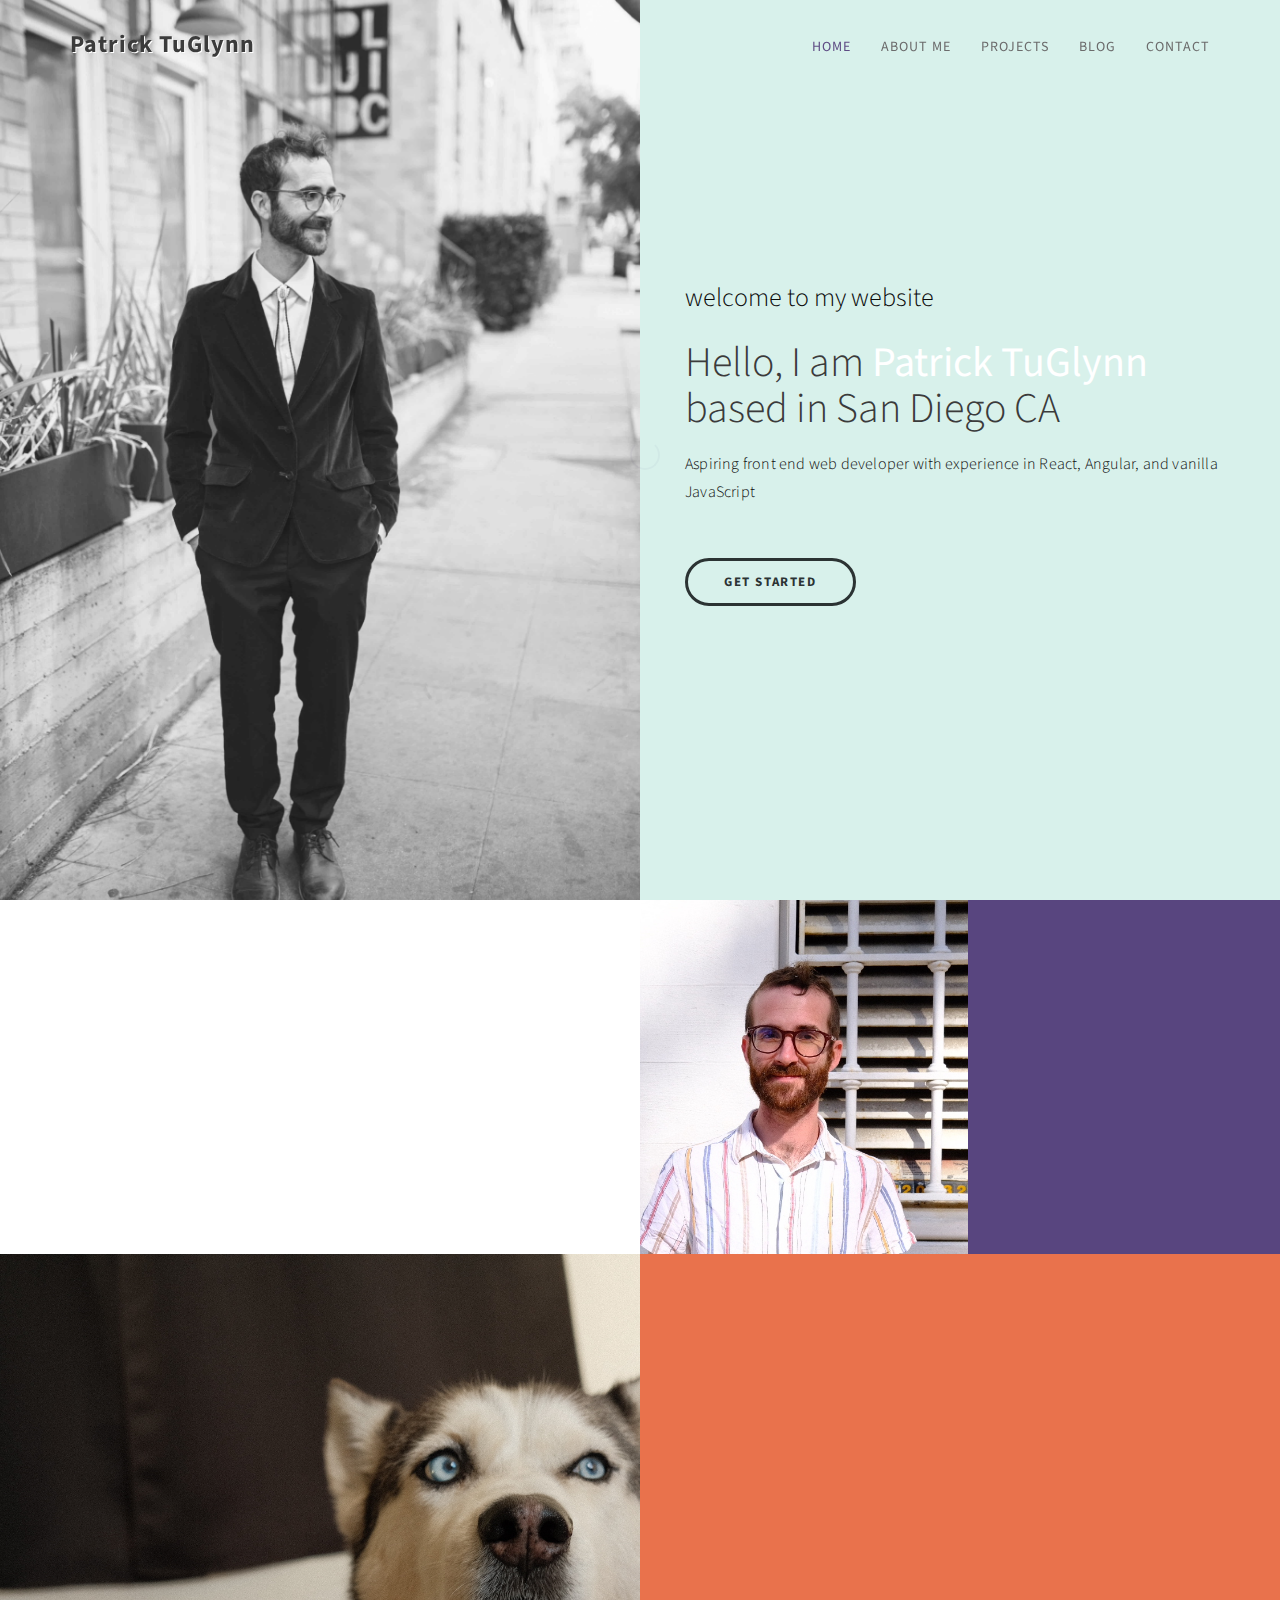
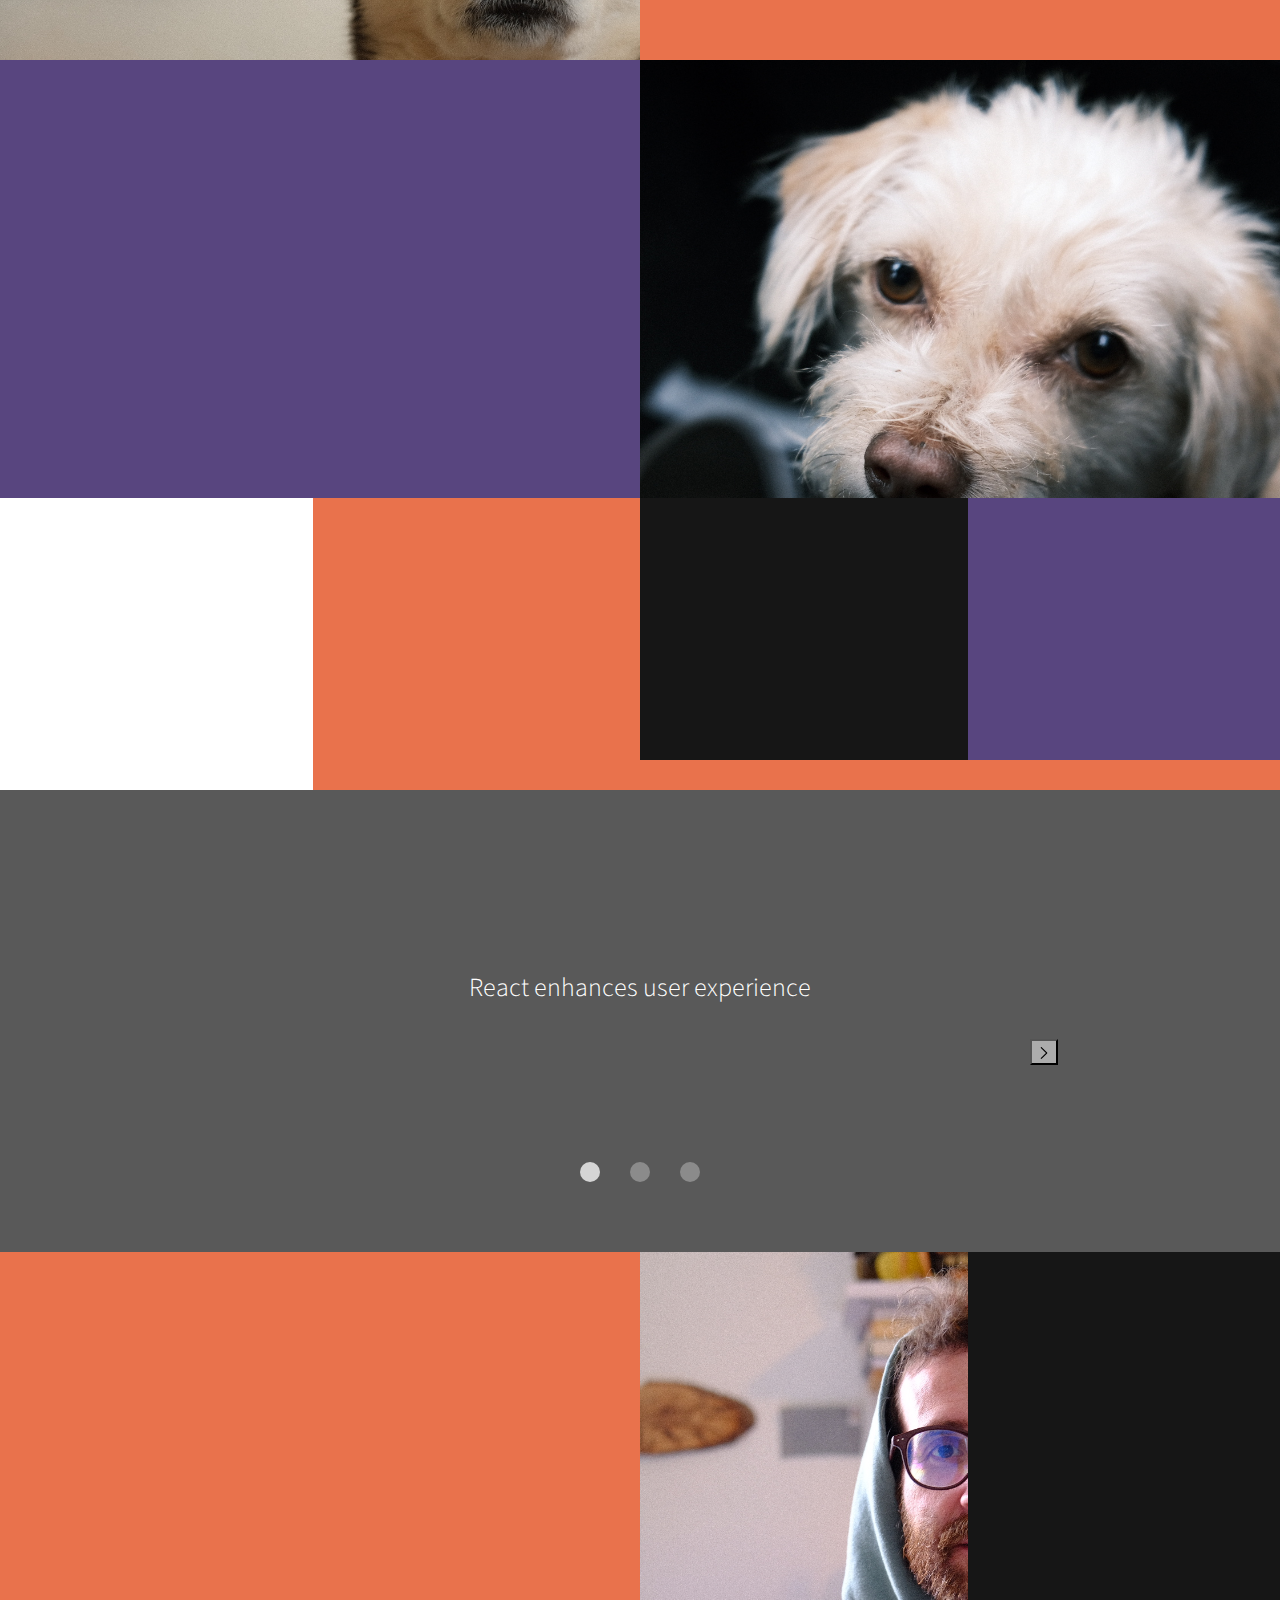
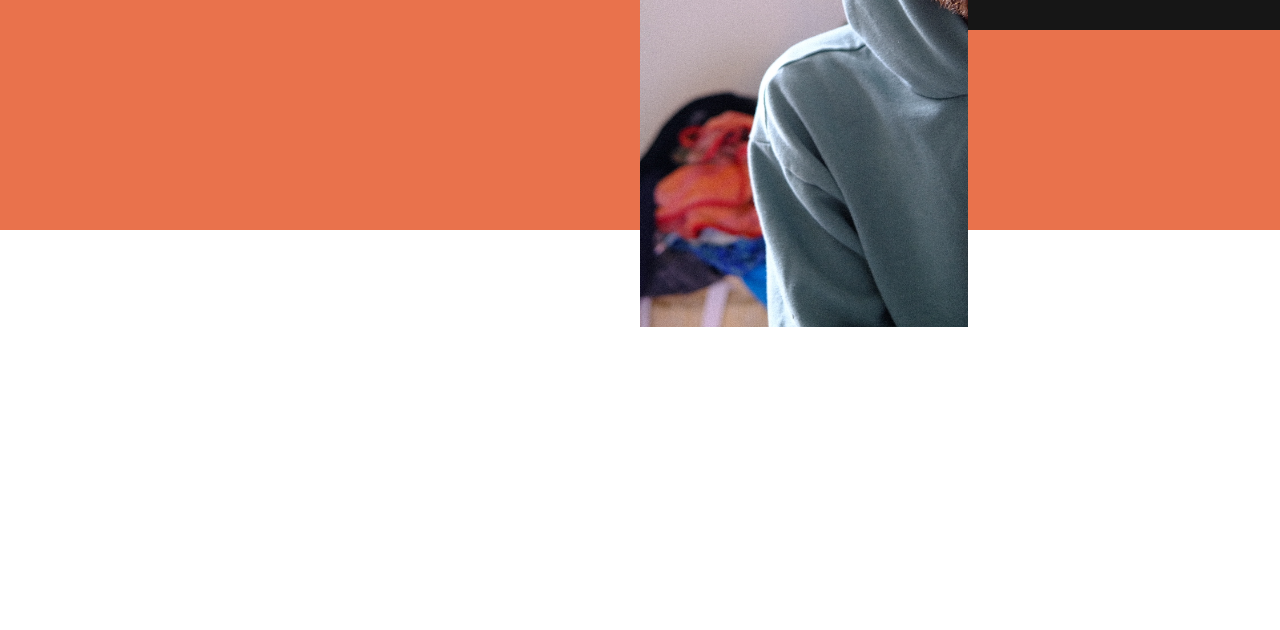
==== index.html @ 6ea1d155 "added more project pages" ====
<!DOCTYPE html>
<html lang="en">
<head>

<meta charset="UTF-8">
<meta http-equiv="X-UA-Compatible" content="IE=Edge">
<meta name="description" content="Patrick TuGlynn is a frontend web developer that loves to work with React">
<meta name="keywords" content="React, frontend, front end, JavaScript, HTML5, CSS3">
<meta name="author" content="templatemo">
<meta name="viewport" content="width=device-width, initial-scale=1, maximum-scale=1">

<title>Patrick TuGlynn | Front End Developer</title>
<!--
Stimulus Template
http://www.templatemo.com/tm-498-stimulus
-->
<link rel="stylesheet" href="css/bootstrap.min.css">
<link rel="stylesheet" href="css/animate.css">
<link rel="stylesheet" href="css/font-awesome.min.css">
<link rel="stylesheet" href="css/templatemo-style.css">
<link rel="stylesheet" href="css/carousel.css">
<link rel="stylesheet" href="css/custom.css">

<link href="https://fonts.googleapis.com/css?family=Source+Sans+Pro:300,400,700" rel="stylesheet">

</head>
<body data-spy="scroll" data-target=".navbar-collapse" data-offset="50">


<!-- PRE LOADER -->

<div class="preloader">
     <div class="spinner">
          <span class="spinner-rotate"></span>
     </div>
</div>


<!-- Navigation Section -->

<div class="navbar navbar-fixed-top custom-navbar" role="navigation">
     <div class="container">

          <!-- navbar header -->
          <div class="navbar-header">
               <button class="navbar-toggle" data-toggle="collapse" data-target=".navbar-collapse">
                    <span class="icon icon-bar"></span>
                    <span class="icon icon-bar"></span>
                    <span class="icon icon-bar"></span>
               </button>
               <a href="#" class="navbar-brand">Patrick TuGlynn</a>
          </div>

          <div class="collapse navbar-collapse">
               <ul class="nav navbar-nav navbar-right">
                    <li><a href="#home" class="smoothScroll">Home</a></li>
                    <li><a href="#about" class="smoothScroll">About Me</a></li>
                    <li><a href="#projects" class="smoothScroll">Projects</a></li>
                    <li><a href="#blog" class="smoothScroll">Blog</a></li>
                    <li><a href="#contact" class="smoothScroll">Contact</a></li>
                    <!-- <li><a href="./blog.html">Blog</a></li> -->
               </ul>
          </div>

     </div>
</div>


<!-- Home Section -->

<section id="home" class="parallax-section">
     <div class="container">
          <div class="row">

               <div class="col-md-6 col-sm-6">
                    <div class="home-img"></div>
               </div>

               <div class="col-md-6 col-sm-6">
                    <div class="home-thumb">
                         <div class="section-title">
                              <h4 class="wow fadeInUp color-black" data-wow-delay="0.1s">welcome to my website</h4>
                              <h1 class="wow fadeInUp" data-wow-delay="0.4s">Hello, I am <strong>Patrick TuGlynn</strong> based in San Diego CA</h1>
                              <p class="wow fadeInUp color-black" data-wow-delay="0.7s">Aspiring front end web developer with experience in React, Angular, and vanilla JavaScript </p>
                              
                              <a href="#about" class="wow fadeInUp smoothScroll section-btn btn btn-success" data-wow-delay="1s">Get Started</a>
                              
                         </div>
                    </div>
               </div>


          </div>
     </div>
</section>


<!-- About Section -->

<section id="about" class="parallax-section">
     <div class="container">
          <div class="row">

               <div class="col-md-6 col-sm-12">
                    <div class="about-thumb">
                         <div class="wow fadeInUp section-title" data-wow-delay="0.2s">
                              <h2>About Pat</h2>
                              <p class="color-yellow">Musician, Developer, Husband, Husky tamer</p>
                         </div>
                         <div class="wow fadeInUp" data-wow-delay="0.6s">
                              <p class="color-black">
                                   I like upon where I came from and strives to grown and learn more. Continually pushing and searching for what to learn next, you can never know too much. I look for patterns and break them down. My love for music helps me process and reduce things. I like to keep things exciting and new to bring variety and to never miss out on what could be the next big thing.
                              </p>
                         </div>
                    </div>
               </div>

               <div class="col-md-3 col-sm-6">
                    <div class="background-image about-img"></div>
               </div>

               <div class="bg-yellow col-md-3 col-sm-6">
                    <div class="skill-thumb">
                         <div class="wow fadeInUp section-title color-white" data-wow-delay="1s">
                              <h2>My Focus</h2>
                              <p class="color-white">React . HTML5 CSS3 ES6 . Web Development</p>
                         </div>

                         <div class=" wow fadeInUp skills-thumb" data-wow-delay="1.3s">
                         <strong>React</strong>
                              <span class="color-white pull-right">60%</span>
                                   <div class="progress">
                                        <div class="progress-bar progress-bar-primary" role="progressbar" aria-valuenow="60" aria-valuemin="0" aria-valuemax="100" style="width: 60%;"></div>
                                   </div>

                         <strong>Front end development</strong>
                              <span class="color-white pull-right">70%</span>
                                   <div class="progress">
                                        <div class="progress-bar progress-bar-primary" role="progressbar" aria-valuenow="70" aria-valuemin="0" aria-valuemax="100" style="width: 70%;"></div>
                                   </div>

                         <strong>HTML5 & CSS3 ES6</strong>
                              <span class="color-white pull-right">80%</span>
                                   <div class="progress">
                                        <div class="progress-bar progress-bar-primary" role="progressbar" aria-valuenow="80" aria-valuemin="0" aria-valuemax="100" style="width: 80%;"></div>
                                   </div>
                         </div>

                    </div>
               </div>

          </div>
     </div>
</section>



<!-- Experience Section -->

<section id="experience" class="parallax-section">
     <div class="container">
          <div class="row">

               <div class="col-md-6 col-sm-6">
                    <div class="background-image experience-img"></div>
               </div>

               <div class="col-md-6 col-sm-6">
                    <div class="color-white experience-thumb">
                         <div class="wow fadeInUp section-title" data-wow-delay="0.6s">
                              <h3>My Experiences</h3>
                              <p>Previous companies and my tasks</p>
                         </div>

                         <div class="wow fadeInUp color-white media" data-wow-delay=".8s">
                              <div class="media-object media-left">
                                   <i class="fa fa-laptop"></i>
                              </div>
                              <div class="media-body">
                                   <h4 class="media-heading">Music Pillars | Administrative Assistant <small>22 Sep - 23 May</small></h4>
                                   <p class="color-white">Data entry, website maintenance, IT</p>
                              </div>
                         </div>

                         <div class="wow fadeInUp color-white media" data-wow-delay="1.3s">
                              <div class="media-object media-left">
                                   <i class="fa fa-laptop"></i>
                              </div>
                              <div class="media-body">
                                   <h4 class="media-heading">Raise the Barr | Web Developer <small>22 Nov - 23 Jun</small></h4>
                                   <p class="color-white">Redesigning and maintaining website</p>
                              </div>
                         </div>

                    </div>
               </div>

          </div>
     </div>
</section>


<!-- Education Section -->

<section id="education" class="parallax-section">
     <div class="container">
          <div class="row">

               <div class="col-md-6 col-sm-6">
                    <div class="color-white education-thumb">
                         <div class="wow fadeInUp section-title" data-wow-delay="0.6s">
                              <h3>My Education</h3>
                              <p class="color-white">continually learning</p>
                         </div>

                         <div class="wow fadeInUp color-white media" data-wow-delay="1s">
                              <div class="media-object media-left">
                                   <i class="fa fa-laptop"></i>
                              </div>
                              <div class="media-body">
                                   <h4 class="media-heading">UCSD Extension Fullstack Bootcamp<small><br>Mar 22 - Sep 22</small></h4>
                                   <p class="color-white">Fullstack crash course covering the basics all the way to MERN stack</p>
                              </div>
                         </div>

                         <div class="wow fadeInUp color-white media" data-wow-delay="1.3s">
                              <div class="media-object media-left">
                                   <i class="fa fa-laptop"></i>
                              </div>
                              <div class="media-body">
                                   <h4 class="media-heading">Mesa College Web Development Program<small><br>Summer 23 - Present</small></h4>
                                   <p class="color-white">Working on earning an Associates degree in Web Development</p>
                              </div>
                         </div>

                    </div>
               </div>

               <div class="col-md-6 col-sm-6">
                    <div class="background-image education-img"></div>
               </div>

          </div>
     </div>
</section>

<!-- Projects Section -->

<section id="projects" class="parallax-section">
     <div class="container">
          <h3 class="sr-only">Projects</h3>
          <div class="row">

               <div class="bg-white col-md-3 col-sm-6">
                    <div class="wow fadeInUp service-thumb" data-wow-delay="0.6s">
                         <!-- <i class="fa fa-desktop"></i> -->
                              <h4><a class="dark-link" href="/projects/weather-thought.html">Weather Thought Blog</a></h4>
                              <p class="color-black">
                                   A React powered blog with a widget<br>
                                   <small>technologies</small><br>
                                   React | Firebase
                              </p>
                    </div>
               </div>

               <div class="col-md-3 col-sm-6">
                    <div class="wow fadeInUp color-white service-thumb" data-wow-delay="1s">
                         <!-- <i class="fa fa-paper-plane"></i> -->
                              <h4><a href="./projects/piano-quiz.html" class="dark-link">Piano Quiz</a></h4>
                              <p class="color-white">
                                   JavaScript multiple choice quiz
                                   <br><small>Technologies</small><br>
                                   JavaScript | HTML | CSS
                              </p>
                    </div>
               </div>

               <div class="bg-dark col-md-3 col-sm-6">
                    <div class="wow fadeInUp color-white service-thumb" data-wow-delay="1.3s">
                         <!-- <i class="fa fa-table"></i> -->
                              <h4><a href="./projects/local-stoarge.html" target="_blank">Local Storage To-Do List</a></h4>
                              <p class="color-white">
                                   To-do list with persistent data
                                   <br><small>Technologies</small><br>
                                   JavaScript | Local Storage
                              </p>
                    </div>
               </div>

               <div class="bg-yellow col-md-3 col-sm-6">
                    <div class="wow fadeInUp color-white service-thumb" data-wow-delay="1.3s">
                         <!-- <i class="fa fa-html5"></i> -->
                              <h4>Coding</h4>
                              <p class="color-white">Mauris convallis eros massa, vitae euismod arcu tempus ut. Quisque viverra iaculis. fd</p>
                    </div>
               </div>

          </div>
     </div>
</section>

<!-- Blog Section -->

<section id="blog" class="parallax-section">
     <div class="overlay"></div>
     <div class="container">
          <div class="row">

               <div class="col-md-offset-1 col-md-10 col-sm-12">
                    <h2 class="wow fadeInUp" data-wow-delay="0.2s">Thoughts outside of my head</h2>
                    <div class="carousel">
                         <button class="carousel__button carousel__button--left is-hidden">
                             <img src="images/left-arrow-backup-2-svgrepo-com.svg" alt="Left arrow">
                             <span class="sr-only">Previous Slide</span>
                         </button>
                         <div class="carousel__track-container">
                             <ul class="carousel__track">
                                 <li class="carousel__slide current-slide">
                                     <h3 class=" carousel__item">
                                        React enhances user experience
                                        <p class="wow fadeInUp color-white">Reacts virtual DOM brings so much to the table when it comes to user experience. Pages that are constantly loading create small shifts and slight gaps in visuals that can be an eyesore for users in this day and age. Utilizing modules by creating components, keeps code easy to maintain, and possibilities endless. <a href="#">Read more</a></p>
                                   </h3>


                                 </li>
                                 <li class="carousel__slide">
                                     <h3 class="carousel__item">
                                        Why PHP?
                                        <p class="color-white">Why is PHP so important? Because of accessability and support. PHP is free for everyone to use, and it has been around for so long, it is supported virtually everywhere. <a href="#">Read more</a></p>
                                   </h3>
                                 </li>
                                 <li class="carousel__slide">
                                     <h3 class="carousel__item">
                                        Sound moves me
                                        <p class="color-white">Music sets the tone for life. Music is organized sound, or sound that can be recognized. Anything can be music, the more we listen to abstract things, the more our brain begins to recognized the irregular patterns and starts making sense of them. The more music you listen to, the more sounds you can process. It also matters how you listen. Two people can hear the same song and actually hear it differently.  <a href="#">Read more</a></p>
                                   </h3>
                                 </li>
                             </ul>
                         </div>
                         <button class="carousel__button carousel__button--right">
                             <img src="images/right-arrow.svg" alt="Right Arrow">
                             <span class="sr-only">Next Slide</span>
                         </button>
                    
                         <div class="carousel__nav">
                             <button class="carousel__indicator current-slide"><span class="sr-only">Slide 1</span></button>
                             <button class="carousel__indicator"><span class="sr-only">Slide 2</span></button>
                             <button class="carousel__indicator"><span class="sr-only">Slide 3</span></button>
                         </div>
                     </div>

               </div>

          </div>
     </div>
</section>


<!-- Contact Section -->

<section id="contact" class="parallax-section">
     <div class="container">
          <div class="row">

               <div class="col-md-6 col-sm-12">
                    <div class="contact-form">
                         <div class="wow fadeInUp section-title" data-wow-delay="0.2s">
                              <h4 class="color-white">Say hello..</h4>
                              <p class="color-white">Reach out if you want to talk about development, music, or huskies!</p>
                         </div>

                         <div id="contact-form">
                              <form action="send-email.php" method="post">
                                   <div class="wow fadeInUp" data-wow-delay=".5s">
                                        <label for="fullname"><span class="sr-only">Name</span><input name="fullname" type="text" class="form-control" id="fullname" placeholder="Your Name"></label>
                                   </div>
                                   <div class="wow fadeInUp" data-wow-delay=".8s">
                                        <label for="email"><span class="sr-only">Email</span><input name="email" type="email" class="form-control" id="email" placeholder="Your Email"></label>
                                   </div>
                                   <div class="wow fadeInUp" data-wow-delay="1s">
                                        <label for="message"><span class="sr-only">Message</span><textarea name="message" rows="5" class="form-control" id="message" placeholder="Write your message..."></textarea></label>
                                   </div>
                                   <div class="wow fadeInUp col-md-6 col-sm-8" data-wow-delay="1.2s">
                                        <label for="submit"><span class="sr-only">Submit</span><input name="submit" type="submit" class="form-control" id="submit" value="Send"></label>
                                   </div>
                              </form>
                         </div>

                    </div>
               </div>

               <div class="col-md-3 col-sm-6">
                    <div class="background-image contact-img"></div>
               </div>

               <div class="bg-dark col-md-3 col-sm-6">
                    <div class="contact-thumb">
                         <div class="wow fadeInUp contact-info" data-wow-delay="0.4s">
                              <h3 class="color-white">My office is on broadband street</h3>
                              <p>Catch me on the web how bout dat?</p>
                         </div>

                         <div class="wow fadeInUp contact-info" data-wow-delay="0.6s">
                              <h3 class="color-white">Contact.</h3>
                              <p><i class="fa fa-phone"></i><a href="https://www.youtube.com/watch?v=6WTdTwcmxyo" target="_blank">867-5309</a></p>
                              <p><i class="fa fa-envelope-o"></i> <a href="mailto:patrick@patricktuglynn.com">patrick@patricktuglynn.com</a></p>

                         </div>

                    </div>
               </div>

          </div>
     </div>
</section>


<!-- Footer Section -->

<footer>
	<div class="container">
		<div class="row">

               <div class="col-md-12 col-sm-12">
                    <div class="wow fadeInUp footer-copyright" data-wow-delay="1s">
                         <p class="color-black">Copyright &copy; 2024 Patrick TuGlynn
                    
                    | Design: <a href="http://www.google.com/+templatemo" class="dark-link" target="_parent">templatemo</a></p>
                    </div>
				<ul class="wow fadeInUp social-icon" data-wow-delay="1.5s">
                         <li><a href="https://github.com/tuglynn" target="_blank" class="fa fa-github"><span class="sr-only">Github</span></a></li>
                         <li><a href="https://www.linkedin.com/in/patrick-tuglynn/" target="_blank" class="fa fa-linkedin"><span class="sr-only">LinkedIn</span></a></li>
                         <li><a href="https://codepen.io/tuglynn" target="_blank" class="fa fa-codepen"><span class="sr-only">Code Pen</span></a></li>
                    </ul>
               </div>
			
		</div>
	</div>
</footer>

<!-- SCRIPTS -->

<script src="js/jquery.js"></script>
<script src="js/bootstrap.min.js"></script>
<script src="js/jquery.parallax.js"></script>
<script src="js/smoothscroll.js"></script>
<script src="js/wow.min.js"></script>
<script src="js/custom.js"></script>
<script src="js/carousel.js"></script>
</body>
</html>
---- css/templatemo-style.css ----
/* added the color scheme as variables for easy customization */
:root {
  /* --yellow: #E3AE57; */
  --yellow: #58457F;
  --white: #ffffff;
  --red: #E9724C;
  --green: #d7f1eb;
}

/*

Stimulus Template

http://www.templatemo.com/tm-498-stimulus

*/

body {
	background: var(--white);
    font-family: 'Source Sans Pro', sans-serif;
    font-style: normal;
	font-weight: 300;
    overflow-x: hidden;
}

html,body {
  width: 100%;
  height: 100%;
}


/*---------------------------------------
    Typorgraphy              
-----------------------------------------*/

h1,h2,h3,h4,h5,h6 {
  font-style: normal;
  font-weight: 300;
}

h1,h2,h3 {
  font-weight: 300;
}

h1 {
  font-size: 42px;
  padding-bottom: 14px;
  margin-bottom: 0px;
}

h2 {
  font-size: 42px;
  line-height: 52px;
  margin-top: 0px;
}

h3, h4 {
  font-size: 26px;
  line-height: 32px;
  padding-bottom: 6px;
}

/* h4 {
  color: #999;
  font-size: 12px;
  font-weight: normal;
  letter-spacing: 2px;
  text-transform: uppercase;
  padding-top: 6px;
} */

h5 {
  color: #666666;
}

strong {
  color: #fff;
  font-weight: normal;
}

p {
    color: #fff;
    font-size: 16px;
    font-weight: 300;
    line-height: 28px;
    letter-spacing: 0.2px;
}

.section-btn {
  background-color: transparent;
  border: 3px solid #232B2B;
  border-radius: 100px;
  color: #232B2B;
  font-size: 13px;
  font-weight: bold;
  letter-spacing: 1.6px;
  padding: 12px 36px;
  margin-top: 42px;
  transition: all 0.4s ease-in-out;
  text-transform: uppercase;
}

.section-btn:hover {
  background: var(--yellow);
  border-color: transparent;
  color: var(--white);
}

.btn-success:focus {
  background-color: #000;
  border-color: transparent;
}

.parallax-section {
  background-attachment: fixed !important;
  background-size: cover !important;
}

.section-title {
  position: relative;
  padding-bottom: 22px;
}

#about,
#projects,
#experience,
#education,
#contact {
  position: relative;
}

#home .container,
#about .container, 
#experience .container,
#projects .container,
#education .container,
#contact .container {
  width: 100%;
  padding: 0;
  margin: 0;
}

#experience .experience-thumb,
#education .education-thumb  {
  padding: 22px 42px 42px 42px;
}

#projects,
#blog,
footer {
  text-align: center;
}

#experience,
#education {
  background: var(--red);
}

.background-image {
    background-position: 50% 50% !important;
    background-size: cover !important;
    width: 100%;
    height: 100%;
    min-height: 75svh;
    position: absolute;
    top: 0;
    right: 0;
    bottom: 0;
    left: 0;
}

.color-white {
  color: var(--white);
}

.color-yellow {
  color: var(--yellow);
}

.bg-yellow {
  background: var(--yellow);
}

.bg-white {
  background: var(--white);
}

.bg-dark {
  background: #161616;
}



/*---------------------------------------
    General               
-----------------------------------------*/

html{
  -webkit-font-smoothing: antialiased;
}

a {
  color: #a4fde8;
  -webkit-transition: 0.5s;
  -o-transition: 0.5s;
  transition: 0.5s;
  text-decoration: none !important;
}
a:hover, a:active, a:focus {
  color: #fff;
  outline: none;
}

* {
  -webkit-box-sizing: border-box;
  -moz-box-sizing: border-box;
  box-sizing: border-box;
}

*:before,
*:after {
  -webkit-box-sizing: border-box;
  -moz-box-sizing: border-box;
  box-sizing: border-box;
}



/*---------------------------------------
    Preloader section              
-----------------------------------------*/

.preloader {
  position: fixed;
  top: 0;
  left: 0;
  width: 100%;
  height: 100%;
  z-index: 99999;
  display: flex;
  flex-flow: row nowrap;
  justify-content: center;
  align-items: center;
  background: none repeat scroll 0 0 var(--white);
}

.spinner {
  border: 1px solid transparent;
  border-radius: 5px;
  position: relative;
}

.spinner:before {
  content: '';
  box-sizing: border-box;
  position: absolute;
  top: 50%;
  left: 50%;
  width: 30px;
  height: 30px;
  margin-top: -10px;
  margin-left: -10px;
  border-radius: 50%;
  border: 2px solid var(--yellow);
  border-top-color: #f9f9f9;
  animation: spinner .6s linear infinite;
}

@-webkit-@keyframes spinner {
  to {transform: rotate(360deg);}
}

@keyframes spinner {
  to {transform: rotate(360deg);}
}



/*---------------------------------------
    Navigation section              
-----------------------------------------*/

.custom-navbar {
    margin-bottom: 0;
    background-color: var(--white);
}

.custom-navbar .navbar-brand {
    color: #333;
	text-shadow: 1px 1px #fff;
    font-weight: bold;
    font-size: 24px;
    line-height: 35px;
    letter-spacing: 1px;
}

.custom-navbar .nav li a {
    color: #666;
    font-size: 14px;
    font-weight: 400;
    letter-spacing: 1px;
    text-transform: uppercase;
    line-height: 40px;
    transition: all 0.4s ease-in-out;
}

.custom-navbar .nav li a:hover {
    background: transparent;
    color: var(--yellow);
}

.custom-navbar .navbar-nav > li > a:hover,
.custom-navbar .navbar-nav > li > a:focus {
  background-color: transparent;
}

.custom-navbar .nav li.active > a {
    background-color: transparent;
    color: var(--yellow);
}

.custom-navbar .navbar-toggle {
    border: none;
    padding-top: 10px;
}

.custom-navbar .navbar-toggle {
    background-color: transparent;
}

.custom-navbar .navbar-toggle .icon-bar {
    background: var(--yellow);
    border-color: transparent;
}

@media(min-width:768px) {
    .custom-navbar {
        padding: 12px 0;
        border-bottom: 0;
        background: 0 0; 
    }
    .custom-navbar.top-nav-collapse {
        background: var(--white);
        box-shadow: 0px 2px 8px 0px rgba(50, 50, 50, 0.08);
        padding: 0;
    }

}



/*---------------------------------------
    Home section              
-----------------------------------------*/

#home h1 {
  padding-bottom: 18px;
}

#home .col-md-6 {
  /* background: #f1e2d7; */
  background: var(--green);
/* light blue color: #c3eafd; */
  padding-right: 0;
  padding-left: 0;
}

#home .home-img {
  background: url('../images/github.jpeg') no-repeat;
  background-size: cover;
  background-position: 50% 50%;
  width: 100%;
  height: 100svh;
}

#home .home-thumb {
  display: -webkit-box;
  display: -webkit-flex;
  display: -ms-flexbox;
  display: flex;
  -webkit-box-align: center;
  -webkit-align-items: center;
  -ms-flex-align: center;
  align-items: center;
  height: 100svh;
  padding: 0 45px 0 45px;
}



/*---------------------------------------
   About section              
-----------------------------------------*/

#about .about-img {
    background: url('../images/whitewall.JPG') no-repeat;
    
}

#about .about-thumb,
#about .skill-thumb {
  padding: 22px 32px 32px 32px;
}

#about .progress {
  background: var(--white);
  border-radius: 0px;
  box-shadow: none;
  height: 2px;
}

#about .progress-bar-primary {
  background: #232B2B;
}

#about strong,
#about span {
  font-weight: bold;
  display: inline-block;
  padding-bottom: 8px;
}



/*---------------------------------------
    Projects section              
-----------------------------------------*/

#projects {
  background: var(--red);
}

#projects p {
  font-size: 18px;
  line-height: 30px;
}

#projects .service-thumb {
  padding: 52px 22px 52px 22px;
}

#projects .service-thumb .fa {
  font-size: 42px;
  padding-bottom: 22px;
}



/*---------------------------------------
    Experience section              
-----------------------------------------*/

#experience .experience-img {
  background: url('../images/mila.JPG') no-repeat;
}

#experience .media-heading {
  margin-bottom: 0px;
}

#experience .media .fa {
  font-size: 42px;
  margin-right: 14px;
}

#experience small {
  color: #633;
  font-weight: bold;
}

/*---------------------------------------
    Education section              
-----------------------------------------*/

#education {
  background: var(--yellow);
}

#education .education-img {
  background: url('../images/sho.JPG') no-repeat;
}

#education .media-heading {
  margin-bottom: 0px;
}

#education .media .fa {
  font-size: 42px;
  margin-right: 14px;
}

#education small {
  color: #d7f1eb;
  font-weight: bold;
}



/*---------------------------------------
   Blog section              
-----------------------------------------*/

#blog {
    background: url('../images/quotes-bg.jpg') 50% 0 repeat-y fixed;
    background-size: cover;
    background-position: center center;
    color: var(--white);
    position: relative;
    padding: 100px 0px;
}

#blog .overlay {
    background: #121212;
    width: 100%;
    height: 100%;
    position: absolute;
    top: 0;
    opacity: 0.7;
}

#blog .fa {
  font-size: 42px;
  margin-top: 32px;
  margin-bottom: 22px;
}

#blog p {
  padding-top: 32px;
}


/*---------------------------------------
    Contact section              
-----------------------------------------*/

#contact {
  background: var(--red);
}

#contact .contact-form,
#contact .contact-thumb {
  padding: 22px 32px 22px 32px;
  min-height: 7svh;
}

#contact .contact-img {
  background: url('../images/hoodie.JPG') no-repeat;
  min-height: 75svh;
}

#contact .contact-info {
  padding-top: 6px;
  padding-bottom: 6px;
}

#contact .form-control::-moz-placeholder{color:var(--white);opacity:1}
#contact .form-control:-ms-input-placeholder{color:var(--white)}
#contact .form-control::-webkit-input-placeholder{color:var(--white)}

#contact .form-control {
  background: transparent;
  border: none;
  border-bottom: 1px solid var(--yellow);
  border-radius: 0px;
  box-shadow: none;
  color: var(--white);
  font-size: 18px;
  margin-top: 10px;
  margin-bottom: 25px;
  transition: all 0.4s ease-in-out;
}

#contact .form-control:focus {
  border-bottom-color: var(--white);
}

#contact input {
  height: 45px;
}

#contact input[type="submit"] {
  background: var(--white);
  border: 2px solid transparent;
  border-radius: 40px;
  color: #161616;
  padding-bottom: 10px;
}

#contact input[type="submit"]:hover {
  background: transparent;
  border-color: var(--white);
  color: var(--white);
}

#contact .fa {
  padding-right: 10px;
}



/*---------------------------------------
   Footer section              
-----------------------------------------*/

footer {
    padding: 140px 0px;
}



/*---------------------------------------
   Social icon             
-----------------------------------------*/

.social-icon {
    position: relative;
    padding: 0;
    margin: 0;
    text-align: center;
}

.social-icon li {
    display: inline-block;
    list-style: none;
}

.social-icon li a {
    border: 2px solid transparent;
    color: #999;
    border-radius: 100px;
    cursor: pointer;
    font-size: 16px;
    text-decoration: none;
    transition: all 0.4s ease-in-out;
    width: 50px;
    height: 50px;
    line-height: 50px;
    text-align: center;
    vertical-align: middle;
    position: relative;
    margin: 22px 4px 10px 4px;
}

.social-icon li a:hover {
    background: var(--yellow);
    border-color: var(--white);
    color: var(--white);
    transform: scale(1.1);
}



/*---------------------------------------
   Mobile Responsive         
-----------------------------------------*/

@media only screen and (max-width: 580px) {
  h1 {
    font-size: 32px;
  }

  h2 {
    font-size: 28px;
    line-height: inherit;
  }

  h3 {
    font-size: 22px;
    line-height: inherit;
  }
}

@media only screen and (max-width: 767px) {
  .custom-navbar .navbar-brand {
    line-height: 18px;
  }

  #home .home-thumb {
    height: auto;
    padding-top: 32px;
    padding-bottom: 12px;
  }

  #home .container,
  #about .container, 
  #experience .container,
  #projects .container,
  #education .container,
  #contact .container {
    padding-right: 15px;
    padding-left: 15px;
  }

  #about .col-md-3,
  #experience .col-md-6,
  #education .col-md-6,
  #contact .col-md-3 {
    padding: 0;
    margin: 0;
  }

  .background-image {
    position: relative;
    min-height: 65svh;
  }
}

@media only screen and (max-width: 1024px) {
  .section-title {
    padding-bottom: 12px;
  }

  footer {
    padding: 40px 0;
  }
}
---- css/carousel.css ----
.carousel {
    position: relative;
    height: 200px;
    width: 80%;
    margin: 0 auto;
}

.carousel__item {
    width: 100%;
    height: 100%;
    object-fit: cover; 
}

.carousel__track-container {
    height: 200px;
    position: relative;
    overflow: hidden;
}

.carousel__track {
    padding: 50px;
    margin: 0;
    list-style: none;
    height: 100%;
    position: relative;
    height: 100%;
    transition: transform 250ms ease-in;
}

.carousel__slide {
    position: absolute;
    top: 0;
    bottom: 0;
    width: 100%;
}

.carousel__button {
    position: absolute;
    top: 50%;
    transform: translateY(-50%);
    background: rgba(255, 255, 255, 0.5);
    cursor: pointer;
}

.carousel__button--left {
    left: -60px;
}
.carousel__button--right {
    right: -40px;
}

.carousel__button img {
    width: 12px;
}

.carousel__nav {
    display: flex;
    justify-content: center;
    padding: 10px 0;
}

.carousel__indicator {
    border: 0;
    border-radius: 50%;
    width: 20px;
    height: 20px;
    background: rgba(255, 255, 255, 0.3);
    margin: 0 15px;
    cursor: pointer;
}
.carousel__indicator.current-slide {
    background: rgba(255, 255, 255, 0.75);
}

.is-hidden {
    display: none;
}
---- css/custom.css ----
/* General and Misc */

.dark-link {
    color: #000;
}

.dark-link:hover {
    color:#58457F;
}

.color-black {
    color: black;
}

.spacer {
    width: 100vw;
    height: 20%;
}

.error-message {
    text-align: center;
}
.hero {
    width: 100vw;
    height: 30svh;
    background-color: #E9724C;
}

.sr-only {
    position:absolute;
    left:-10000px;
    top:auto;
    width:1px;
    height:1px;
    overflow:hidden;
    }



@keyframes dancing-husk {
    0% {
        transform: rotate(0deg);
    }
    50% {
        transform: rotate(7deg);
    }

    100% {
        transform: rotate(0deg);
    }
}

.husk {
    width: 200px;
    position: absolute;
    animation: dancing-husk 1s ease-in-out infinite;
}
.husk.head--left {
    left: 5%;
}
.husk.head--right {
    right: 5%;
}


/* Carousel */

.carousel {
    position: relative;
    height: 200px;
    width: 80%;
    margin: 0 auto;
}

.carousel__item {
    width: 100%;
    height: 100%;
    object-fit: cover; 
}

.carousel__track-container {
    height: 200px;
    position: relative;
    overflow: hidden;
}

.carousel__track {
    padding: 50px;
    margin: 0;
    list-style: none;
    height: 100%;
    position: relative;
    height: 100%;
    transition: transform 250ms ease-in;
}

.carousel__slide {
    position: absolute;
    top: 0;
    bottom: 0;
    width: 100%;
}

.carousel__button {
    position: absolute;
    top: 50%;
    transform: translateY(-50%);
    background: rgba(255, 255, 255, 0.5);
    cursor: pointer;
}

.carousel__button--left {
    left: -60px;
}
.carousel__button--right {
    right: -40px;
}

.carousel__button img {
    width: 12px;
}

.carousel__nav {
    display: flex;
    justify-content: center;
    padding: 10px 0;
}

.carousel__indicator {
    border: 0;
    border-radius: 50%;
    width: 20px;
    height: 20px;
    background: rgba(255, 255, 255, 0.3);
    margin: 0 15px;
    cursor: pointer;
}
.carousel__indicator.current-slide {
    background: rgba(255, 255, 255, 0.75);
}

.is-hidden {
    display: none;
}


/* Single page styles */

.single-page {
    width: 100vw;
    height: 8svh;
    /* background-color: green; */
}

.weather-thought-pic {
    background: url('../images/weather-thought.png') no-repeat;
    width: 100%;
    height: 30svh;
}
.piano-quiz-pic {
    background: url('../images/piano-quiz.png') no-repeat;
    top: -20px;
    width: 100%;
    height: 30svh;
}
.javascript-todo-pic {
    background: url('../images/javascript-todo.png') no-repeat;
    top: -20px;
    width: 100%;
    height: 30svh;
}

/* Media Queries */


@media screen and (max-width: 936px) {
    .spacer {
        height: 30%;
    }
    .husk {
        width: 90px;
        top: 20%;
    }
}

@media screen and (max-width: 828px) {
    #experience .experience-img {
        width: 100vw;
    }
}
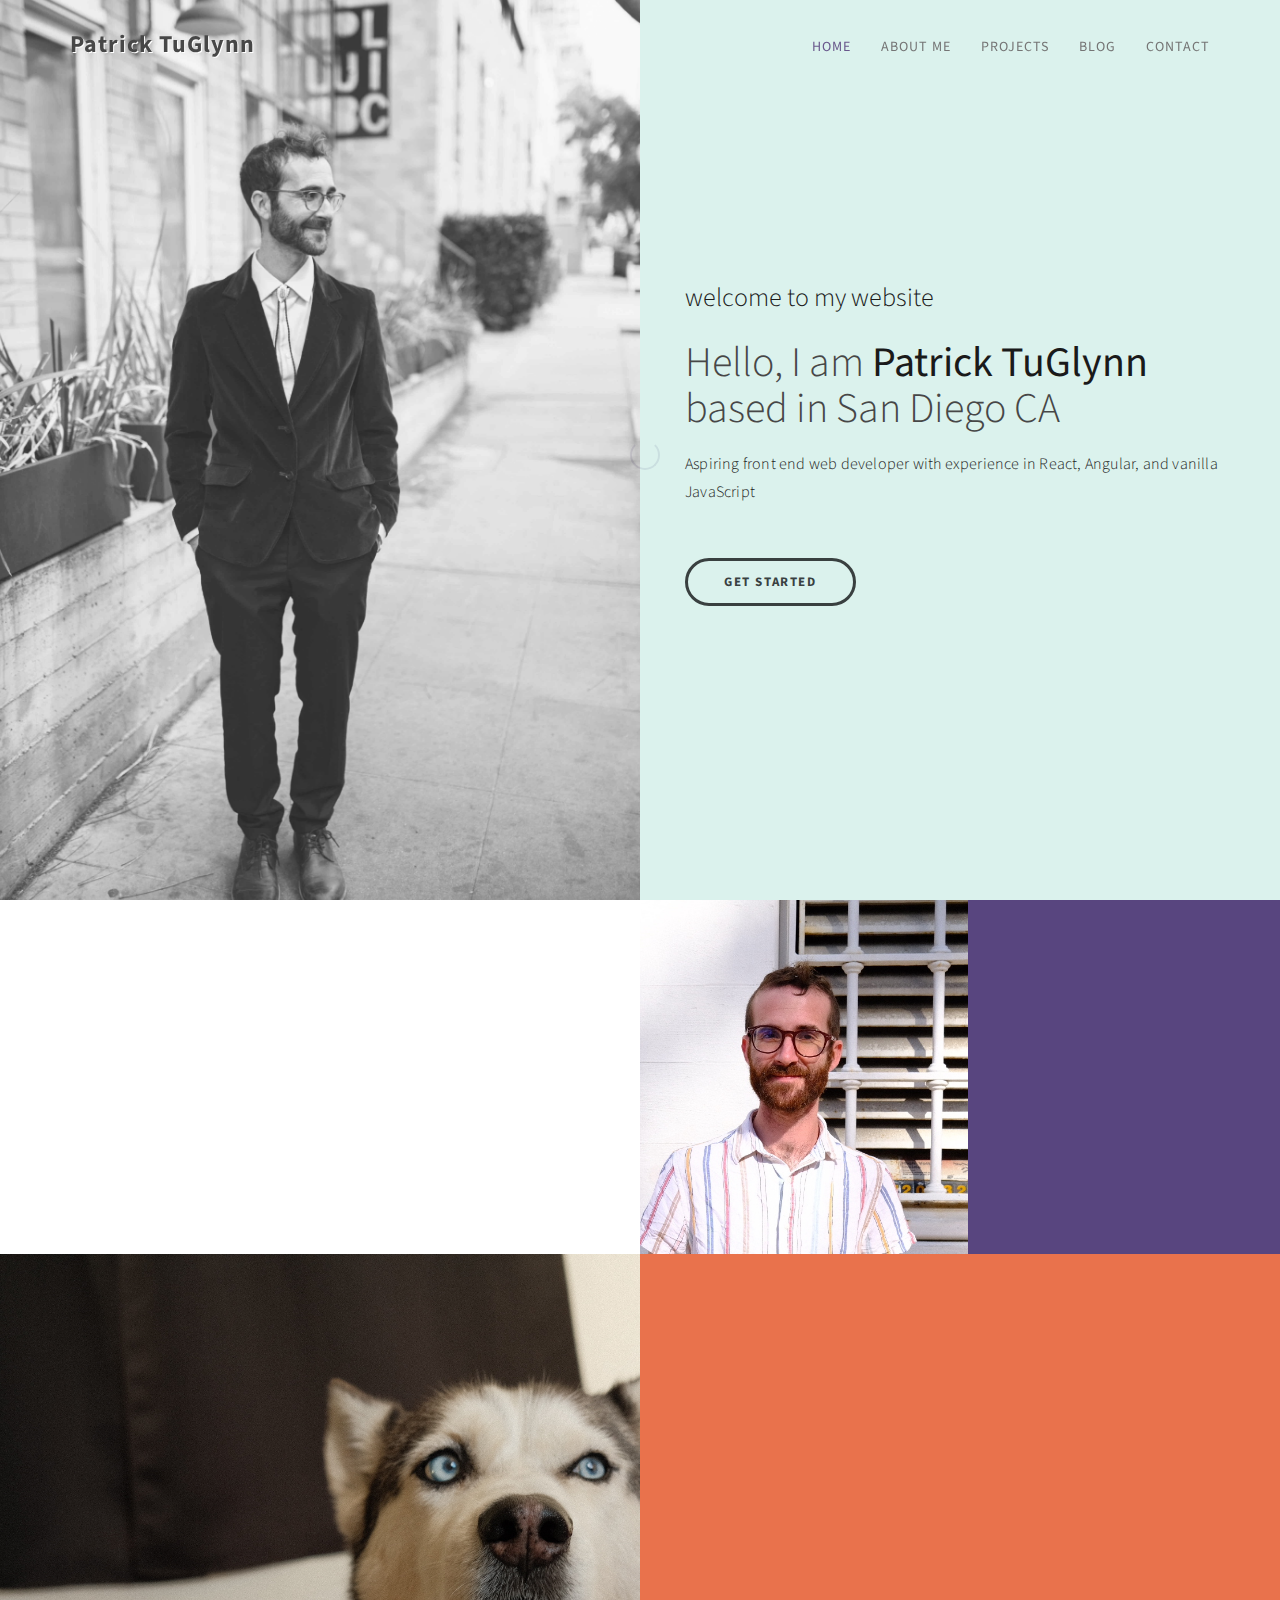
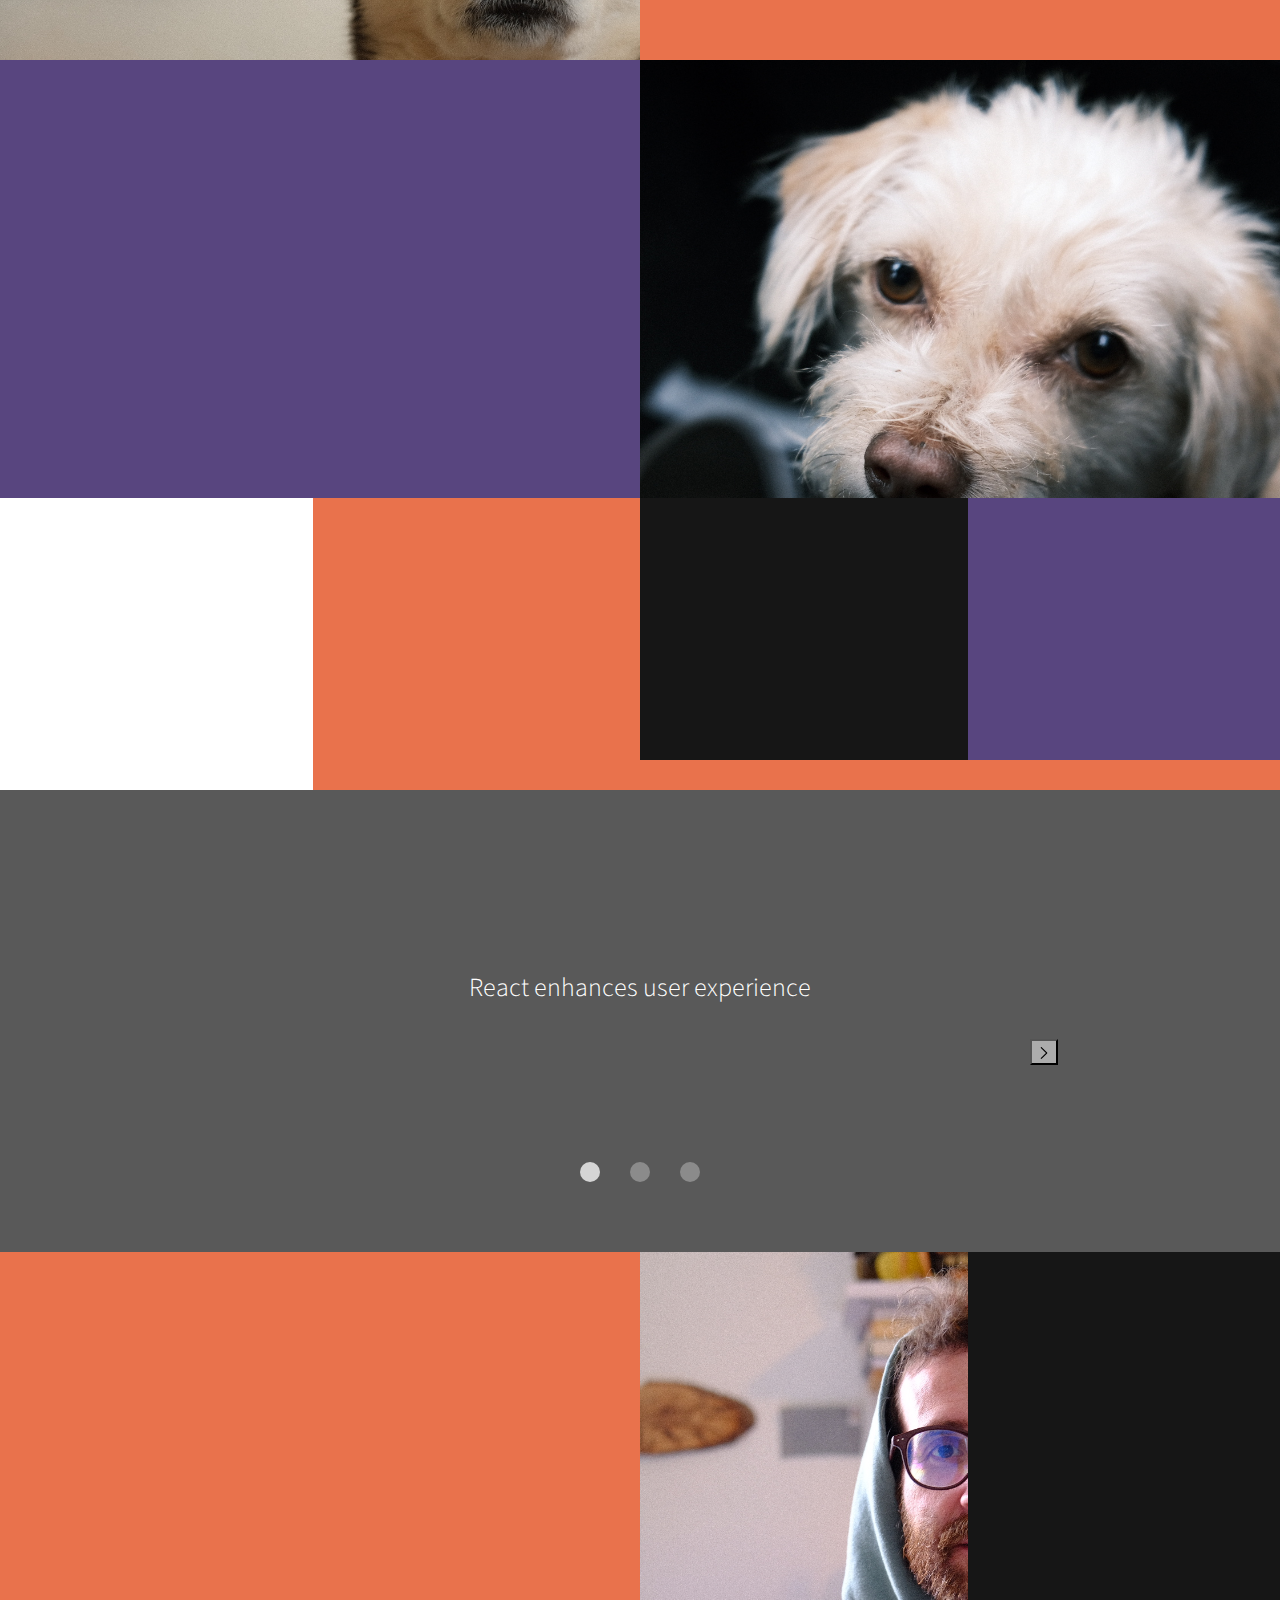
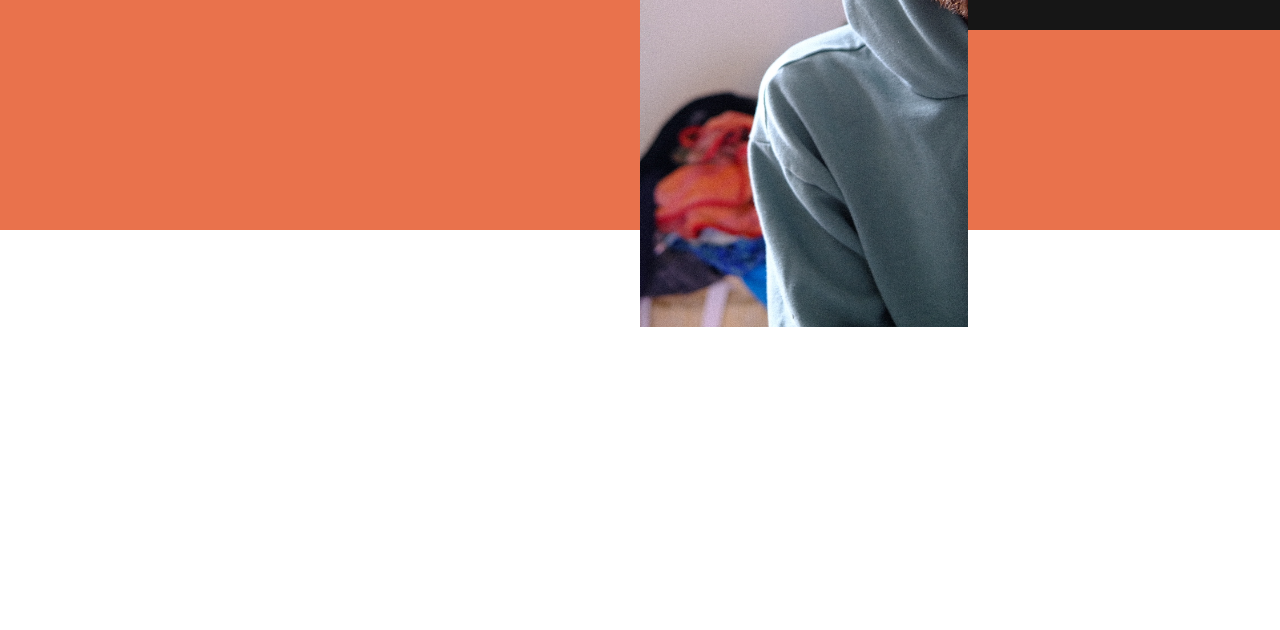
==== commit d13ad5c4: "added another proeject and favicon" ====
--- a/index.html
+++ b/index.html
@@ -20,10 +20,20 @@
 <link rel="stylesheet" href="css/templatemo-style.css">
 <link rel="stylesheet" href="css/carousel.css">
 <link rel="stylesheet" href="css/custom.css">
+<link rel="icon" type="image/x-icon" href="images/favicon.ico">
 
 <link href="https://fonts.googleapis.com/css?family=Source+Sans+Pro:300,400,700" rel="stylesheet">
 
 </head>
+<!-- Google tag (gtag.js) -->
+<script async src="https://www.googletagmanager.com/gtag/js?id=G-KNGWYM1D85"></script>
+<script>
+  window.dataLayer = window.dataLayer || [];
+  function gtag(){dataLayer.push(arguments);}
+  gtag('js', new Date());
+
+  gtag('config', 'G-KNGWYM1D85');
+</script>
 <body data-spy="scroll" data-target=".navbar-collapse" data-offset="50">
 
 
@@ -80,7 +90,7 @@
                     <div class="home-thumb">
                          <div class="section-title">
                               <h4 class="wow fadeInUp color-black" data-wow-delay="0.1s">welcome to my website</h4>
-                              <h1 class="wow fadeInUp" data-wow-delay="0.4s">Hello, I am <strong>Patrick TuGlynn</strong> based in San Diego CA</h1>
+                              <h1 class="wow fadeInUp" data-wow-delay="0.4s">Hello, I am <strong class="color-black"">Patrick TuGlynn</strong> based in San Diego CA</h1>
                               <p class="wow fadeInUp color-black" data-wow-delay="0.7s">Aspiring front end web developer with experience in React, Angular, and vanilla JavaScript </p>
                               
                               <a href="#about" class="wow fadeInUp smoothScroll section-btn btn btn-success" data-wow-delay="1s">Get Started</a>
@@ -278,7 +288,7 @@
                <div class="bg-dark col-md-3 col-sm-6">
                     <div class="wow fadeInUp color-white service-thumb" data-wow-delay="1.3s">
                          <!-- <i class="fa fa-table"></i> -->
-                              <h4><a href="./projects/local-stoarge.html" target="_blank">Local Storage To-Do List</a></h4>
+                              <h4><a href="./projects/local-stoarge.html">Local Storage To-Do List</a></h4>
                               <p class="color-white">
                                    To-do list with persistent data
                                    <br><small>Technologies</small><br>
@@ -288,10 +298,14 @@
                </div>
 
                <div class="bg-yellow col-md-3 col-sm-6">
-                    <div class="wow fadeInUp color-white service-thumb" data-wow-delay="1.3s">
+                    <div class="wow fadeInUp color-white service-thumb" data-wow-delay="1.5s">
                          <!-- <i class="fa fa-html5"></i> -->
-                              <h4>Coding</h4>
-                              <p class="color-white">Mauris convallis eros massa, vitae euismod arcu tempus ut. Quisque viverra iaculis. fd</p>
+                              <h4><a href="./projects/burauza.html">Burauza No Akachan</a></h4>
+                              <p class="color-white">
+                                   Virtual Pet Game
+                                   <br><small>Technologies</small><br>
+                                   NES.css | Kanye.rest | Moment.js
+                              </p>
                     </div>
                </div>
 
@@ -422,12 +436,12 @@
 		<div class="row">
 
                <div class="col-md-12 col-sm-12">
-                    <div class="wow fadeInUp footer-copyright" data-wow-delay="1s">
+                    <div class="wow fadeInUp footer-copyright" data-wow-delay=".8s">
                          <p class="color-black">Copyright &copy; 2024 Patrick TuGlynn
                     
                     | Design: <a href="http://www.google.com/+templatemo" class="dark-link" target="_parent">templatemo</a></p>
                     </div>
-				<ul class="wow fadeInUp social-icon" data-wow-delay="1.5s">
+				<ul class="wow fadeInUp social-icon" data-wow-delay="1.2s">
                          <li><a href="https://github.com/tuglynn" target="_blank" class="fa fa-github"><span class="sr-only">Github</span></a></li>
                          <li><a href="https://www.linkedin.com/in/patrick-tuglynn/" target="_blank" class="fa fa-linkedin"><span class="sr-only">LinkedIn</span></a></li>
                          <li><a href="https://codepen.io/tuglynn" target="_blank" class="fa fa-codepen"><span class="sr-only">Code Pen</span></a></li>
--- a/css/custom.css
+++ b/css/custom.css
@@ -151,23 +151,30 @@
     height: 8svh;
     /* background-color: green; */
 }
-
+.project-image {
+    background-position: 50% 50%;
+    background-size: cover;
+    width: 100%;
+    height: 100%;
+    min-height: 50svh;
+    position: absolute;
+    top: 0;
+    right: 0;
+    bottom: 0;
+    left: 0;
+}
 .weather-thought-pic {
     background: url('../images/weather-thought.png') no-repeat;
-    width: 100%;
-    height: 30svh;
 }
 .piano-quiz-pic {
     background: url('../images/piano-quiz.png') no-repeat;
-    top: -20px;
-    width: 100%;
-    height: 30svh;
 }
 .javascript-todo-pic {
     background: url('../images/javascript-todo.png') no-repeat;
-    top: -20px;
-    width: 100%;
-    height: 30svh;
+}
+
+.mini-pet-pic {
+    background: url('../images/burauza.png') no-repeat;
 }
 
 /* Media Queries */
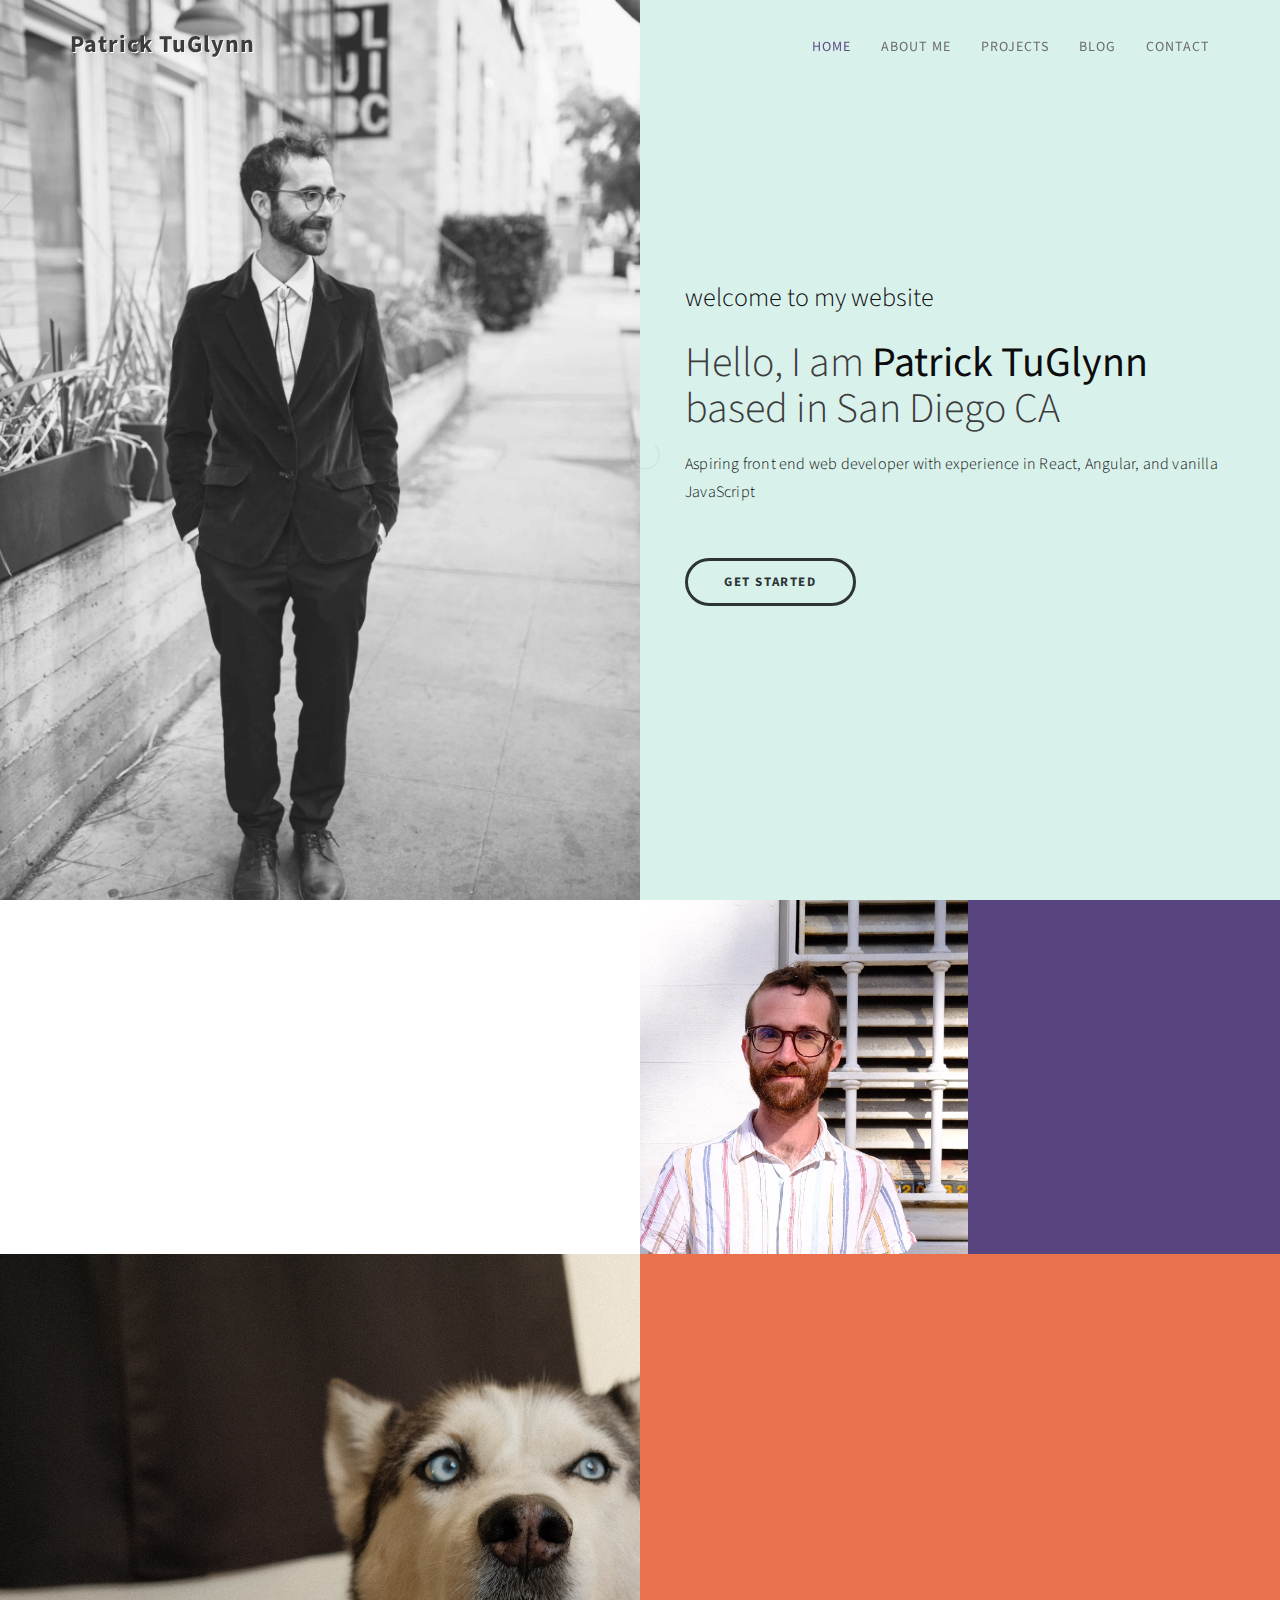
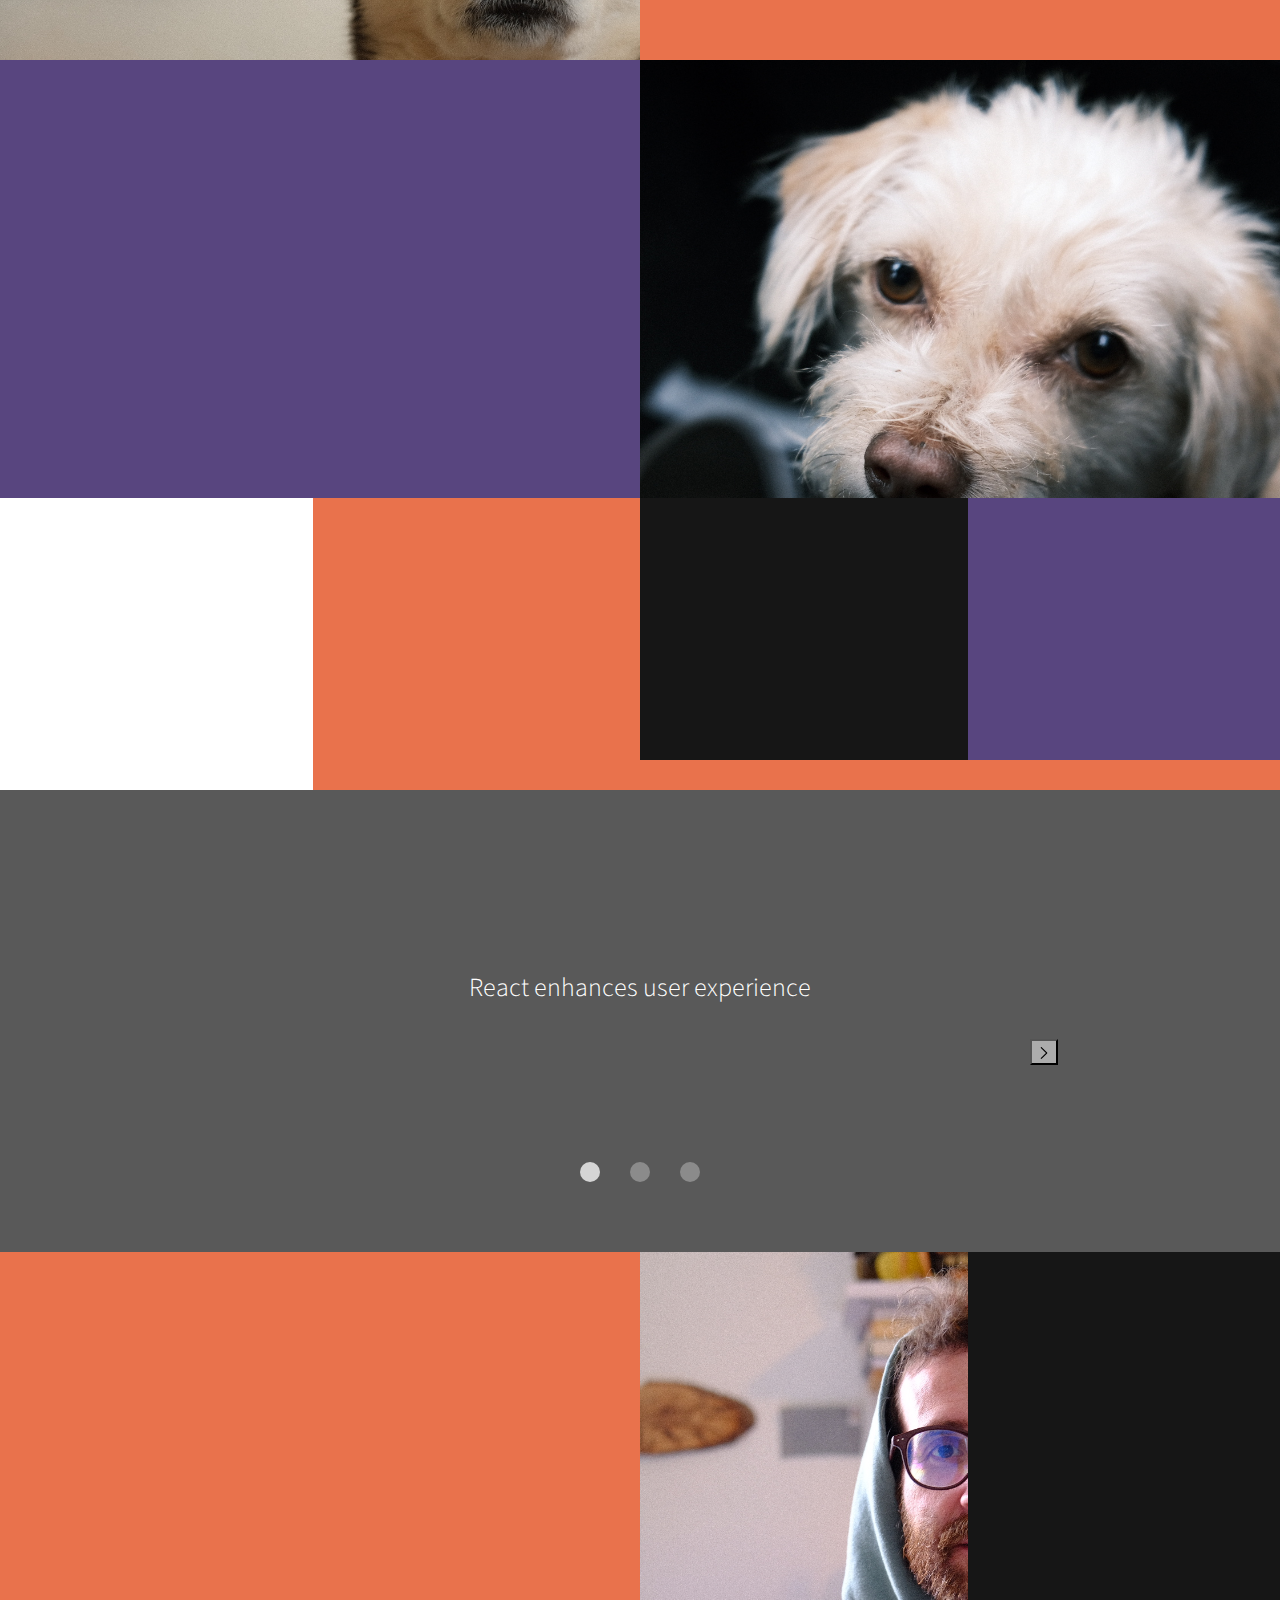
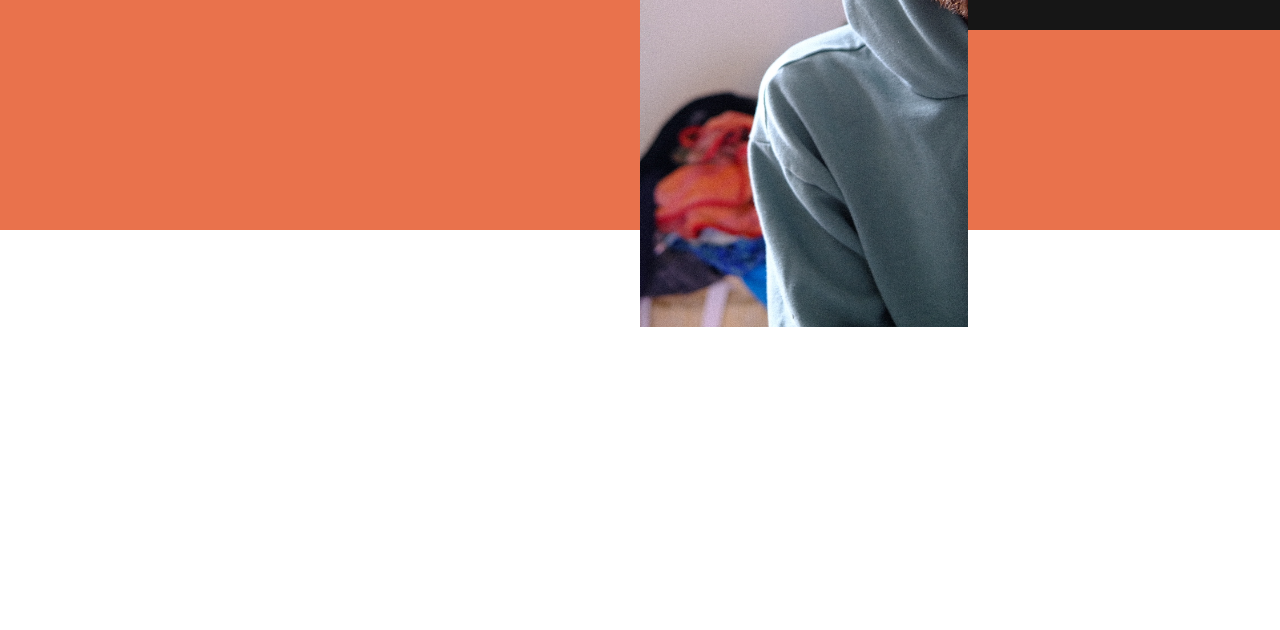
==== commit 611c9338: "added new project, updated about section" ====
--- a/index.html
+++ b/index.html
@@ -119,7 +119,7 @@
                          </div>
                          <div class="wow fadeInUp" data-wow-delay="0.6s">
                               <p class="color-black">
-                                   I like upon where I came from and strives to grown and learn more. Continually pushing and searching for what to learn next, you can never know too much. I look for patterns and break them down. My love for music helps me process and reduce things. I like to keep things exciting and new to bring variety and to never miss out on what could be the next big thing.
+                                   I build upon where I came from and strive to grown and learn more. Continually pushing and searching for what to learn next, you can never know too much. I look for patterns and break them down. My love for music helps me process and reduce things. I like to keep things exciting and new to bring variety and to never miss out on what could be the next big thing.
                               </p>
                          </div>
                     </div>
@@ -276,11 +276,11 @@
                <div class="col-md-3 col-sm-6">
                     <div class="wow fadeInUp color-white service-thumb" data-wow-delay="1s">
                          <!-- <i class="fa fa-paper-plane"></i> -->
-                              <h4><a href="./projects/piano-quiz.html" class="dark-link">Piano Quiz</a></h4>
+                              <h4><a href="./projects/star-search.html" class="dark-link">Star Search</a></h4>
                               <p class="color-white">
-                                   JavaScript multiple choice quiz
+                                   Angular powered Star Wars search engine
                                    <br><small>Technologies</small><br>
-                                   JavaScript | HTML | CSS
+                                   TypeScript | Angular | SWAPI
                               </p>
                     </div>
                </div>
@@ -332,7 +332,7 @@
                                  <li class="carousel__slide current-slide">
                                      <h3 class=" carousel__item">
                                         React enhances user experience
-                                        <p class="wow fadeInUp color-white">Reacts virtual DOM brings so much to the table when it comes to user experience. Pages that are constantly loading create small shifts and slight gaps in visuals that can be an eyesore for users in this day and age. Utilizing modules by creating components, keeps code easy to maintain, and possibilities endless. <a href="#">Read more</a></p>
+                                        <p class="wow fadeInUp color-white">Reacts virtual DOM brings so much to the table when it comes to user experience. Pages that are constantly loading create small shifts and slight gaps in visuals that can be an eyesore for users in this day and age. Utilizing modules by creating components, keeps code easy to maintain, and possibilities endless.</p>
                                    </h3>
 
 
@@ -340,13 +340,13 @@
                                  <li class="carousel__slide">
                                      <h3 class="carousel__item">
                                         Why PHP?
-                                        <p class="color-white">Why is PHP so important? Because of accessability and support. PHP is free for everyone to use, and it has been around for so long, it is supported virtually everywhere. <a href="#">Read more</a></p>
+                                        <p class="color-white">Why is PHP so important? Because of accessability and support. PHP is free for everyone to use, and it has been around for so long, it is supported virtually everywhere.</p>
                                    </h3>
                                  </li>
                                  <li class="carousel__slide">
                                      <h3 class="carousel__item">
                                         Sound moves me
-                                        <p class="color-white">Music sets the tone for life. Music is organized sound, or sound that can be recognized. Anything can be music, the more we listen to abstract things, the more our brain begins to recognized the irregular patterns and starts making sense of them. The more music you listen to, the more sounds you can process. It also matters how you listen. Two people can hear the same song and actually hear it differently.  <a href="#">Read more</a></p>
+                                        <p class="color-white">Music sets the tone for life. Music is organized sound, or sound that can be recognized. Anything can be music, the more we listen to abstract things, the more our brain begins to recognized the irregular patterns and starts making sense of them. The more music you listen to, the more sounds you can process. It also matters how you listen. Two people can hear the same song and actually hear it differently.</p>
                                    </h3>
                                  </li>
                              </ul>
--- a/css/custom.css
+++ b/css/custom.css
@@ -166,8 +166,8 @@
 .weather-thought-pic {
     background: url('../images/weather-thought.png') no-repeat;
 }
-.piano-quiz-pic {
-    background: url('../images/piano-quiz.png') no-repeat;
+.star-search-pic {
+    background: url('../images/star-search.png') no-repeat;
 }
 .javascript-todo-pic {
     background: url('../images/javascript-todo.png') no-repeat;
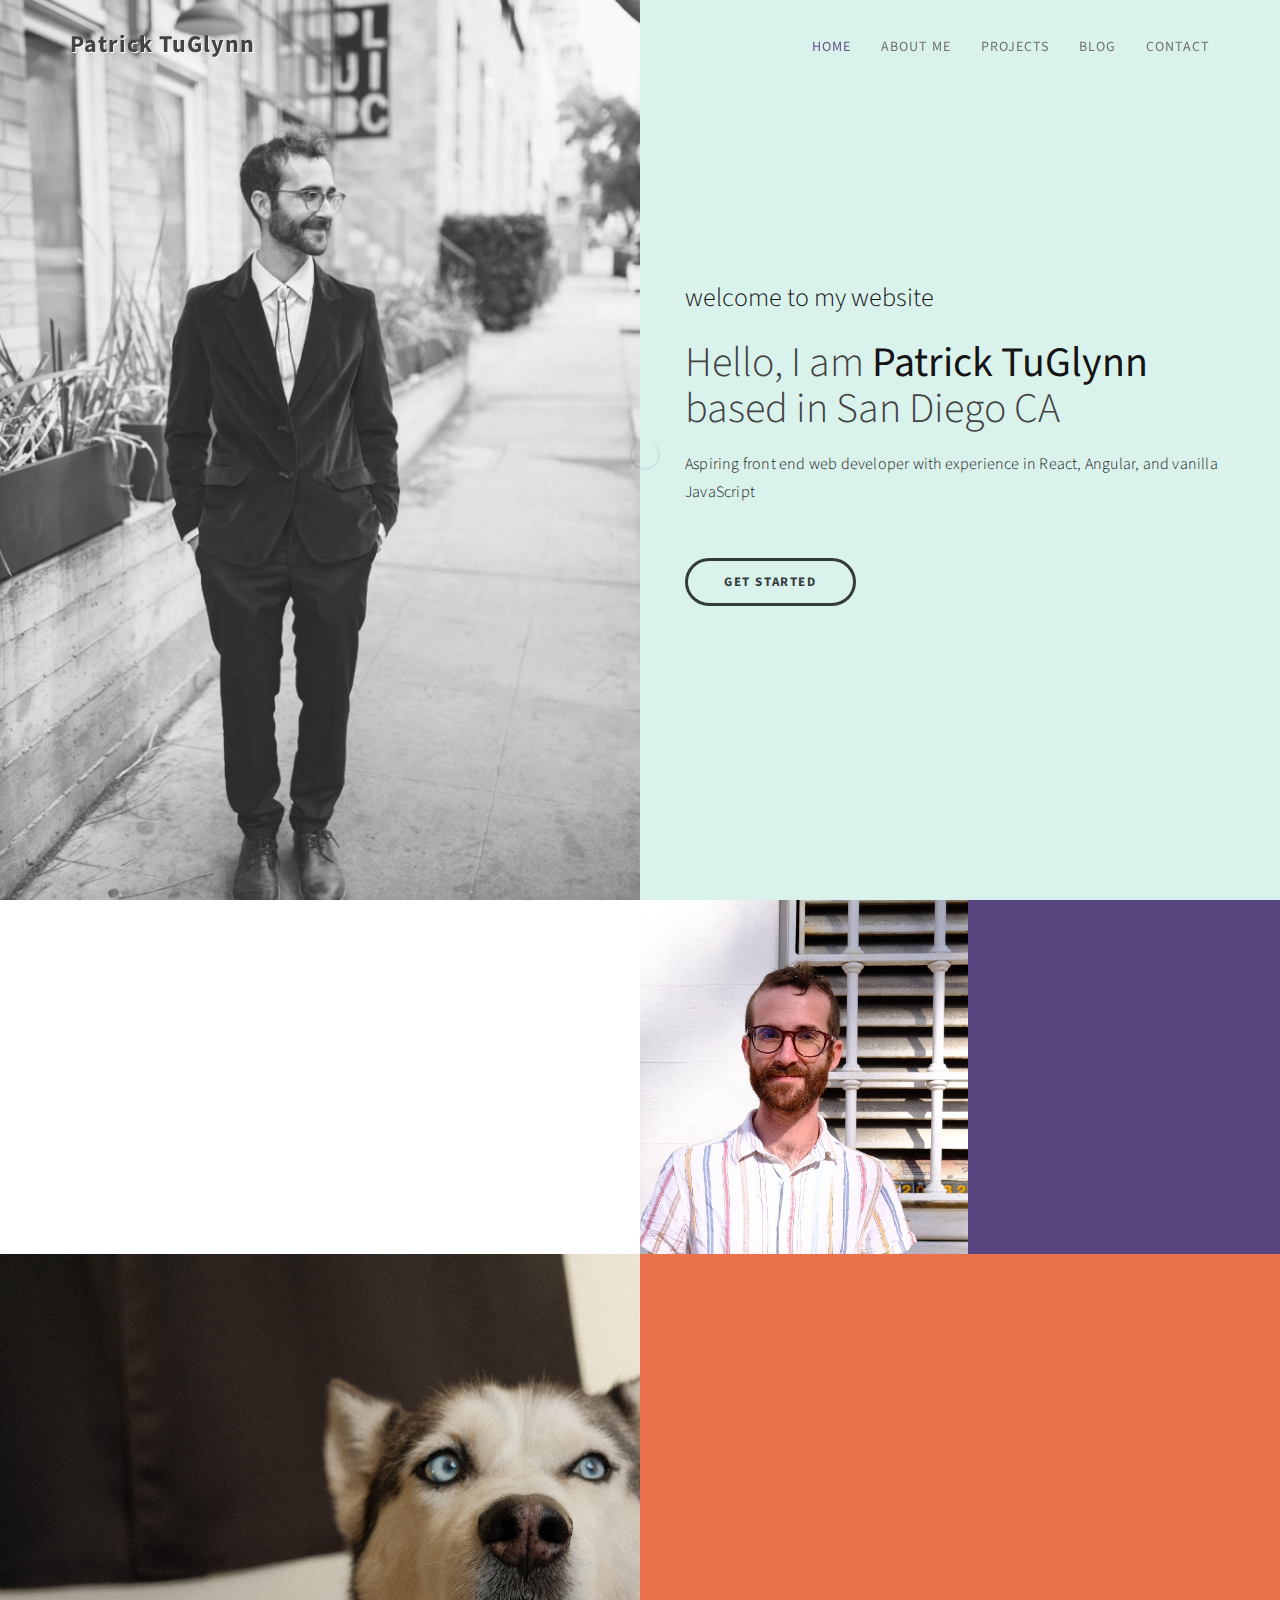
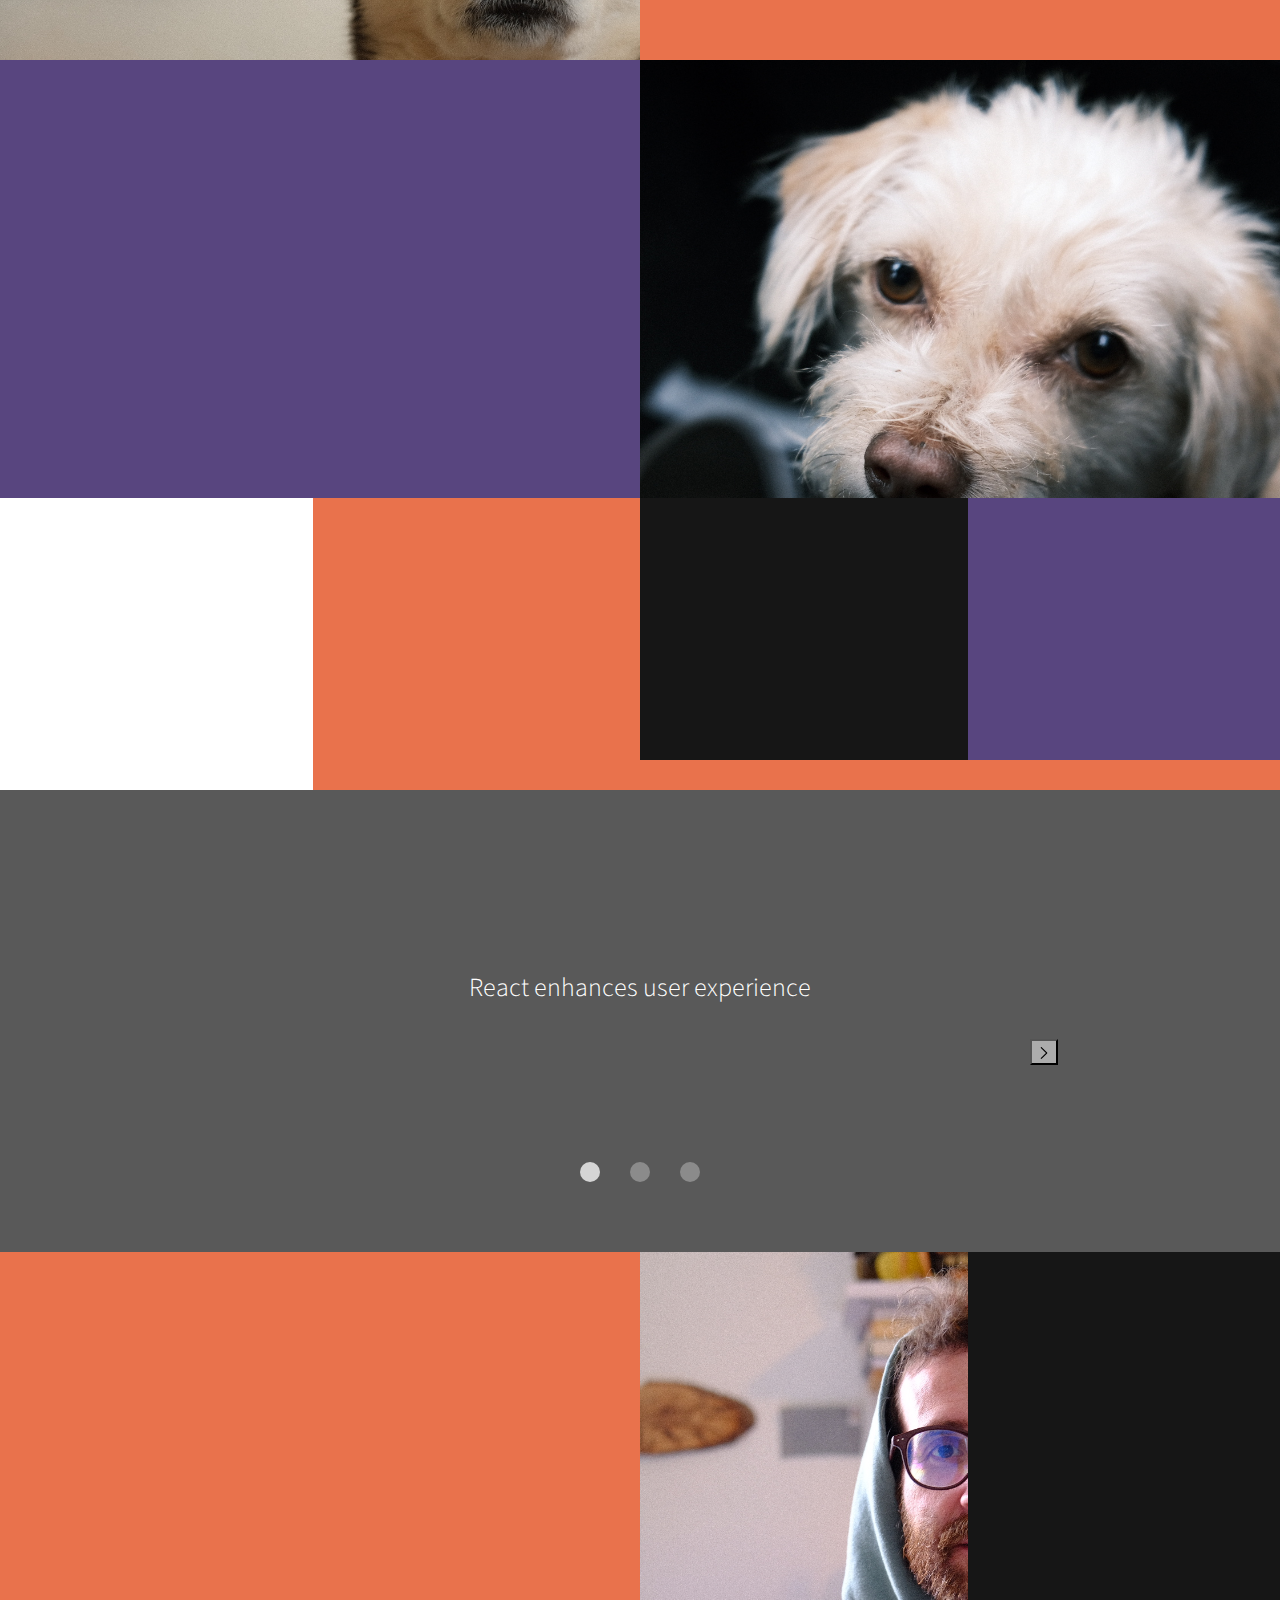
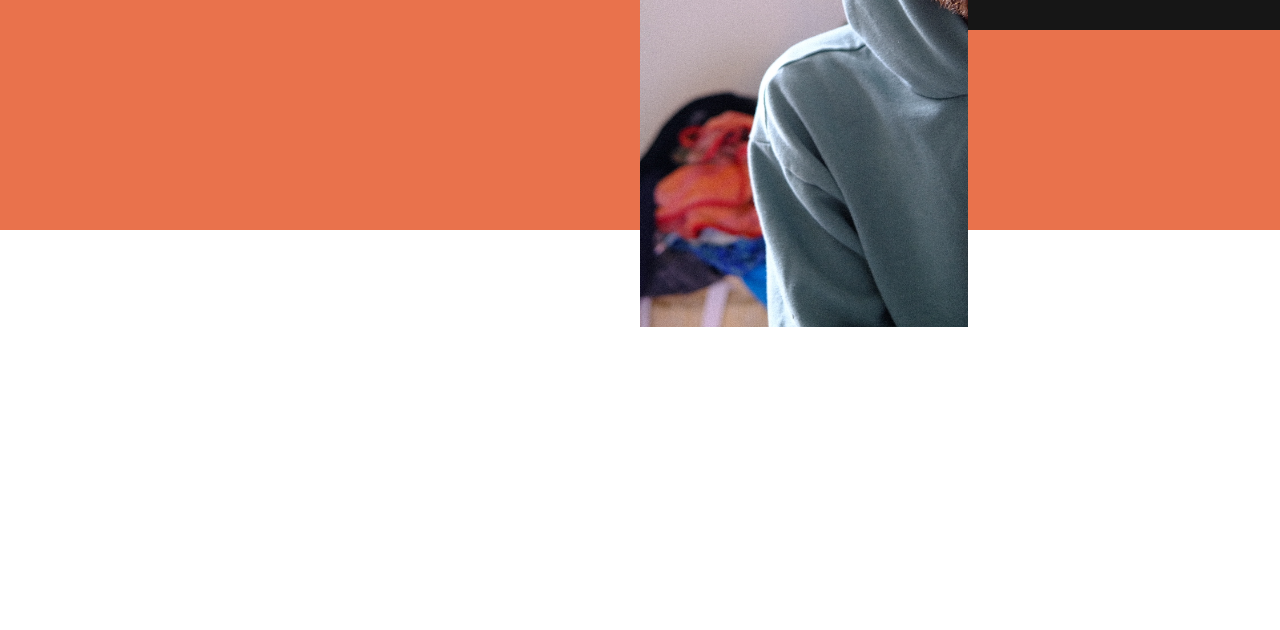
==== commit 45c78878: "moved analytics" ====
--- a/index.html
+++ b/index.html
@@ -23,8 +23,6 @@
 <link rel="icon" type="image/x-icon" href="images/favicon.ico">
 
 <link href="https://fonts.googleapis.com/css?family=Source+Sans+Pro:300,400,700" rel="stylesheet">
-
-</head>
 <!-- Google tag (gtag.js) -->
 <script async src="https://www.googletagmanager.com/gtag/js?id=G-KNGWYM1D85"></script>
 <script>
@@ -34,8 +32,8 @@
 
   gtag('config', 'G-KNGWYM1D85');
 </script>
+</head>
 <body data-spy="scroll" data-target=".navbar-collapse" data-offset="50">
-
 
 <!-- PRE LOADER -->
 
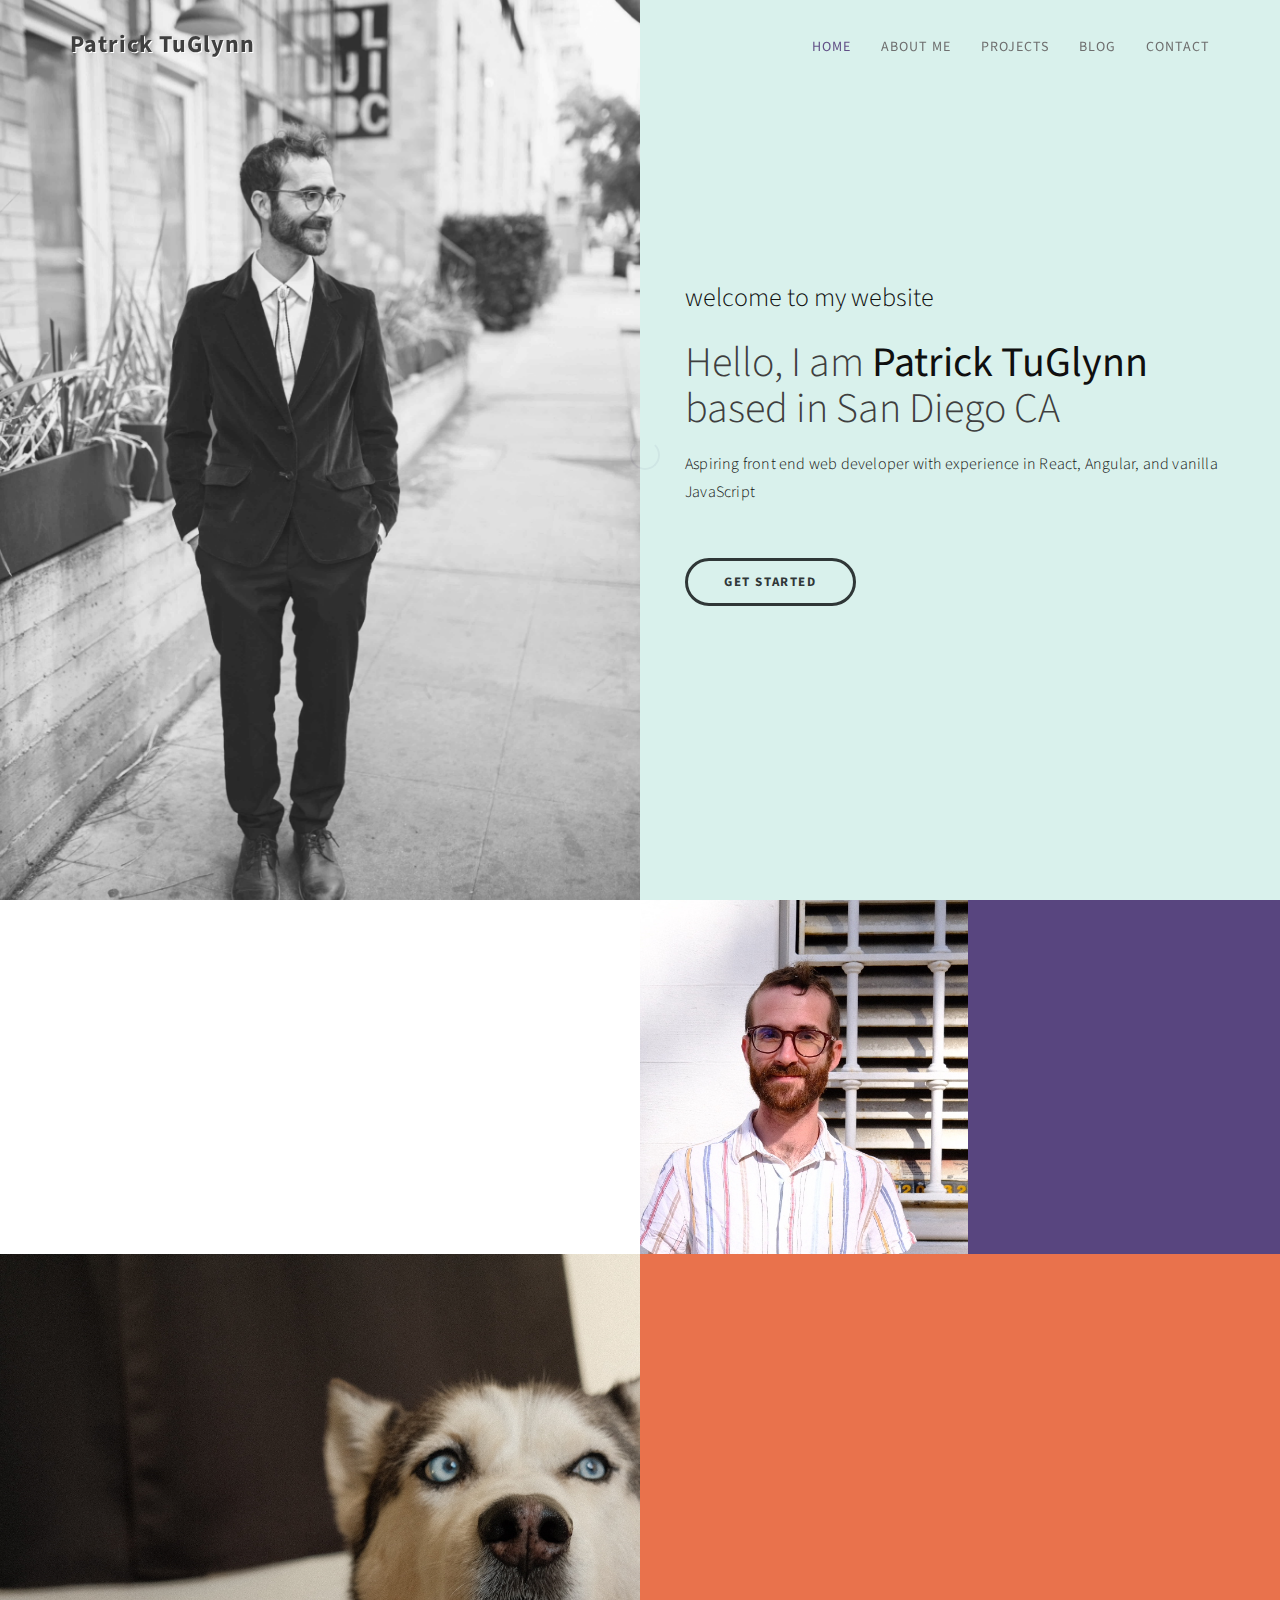
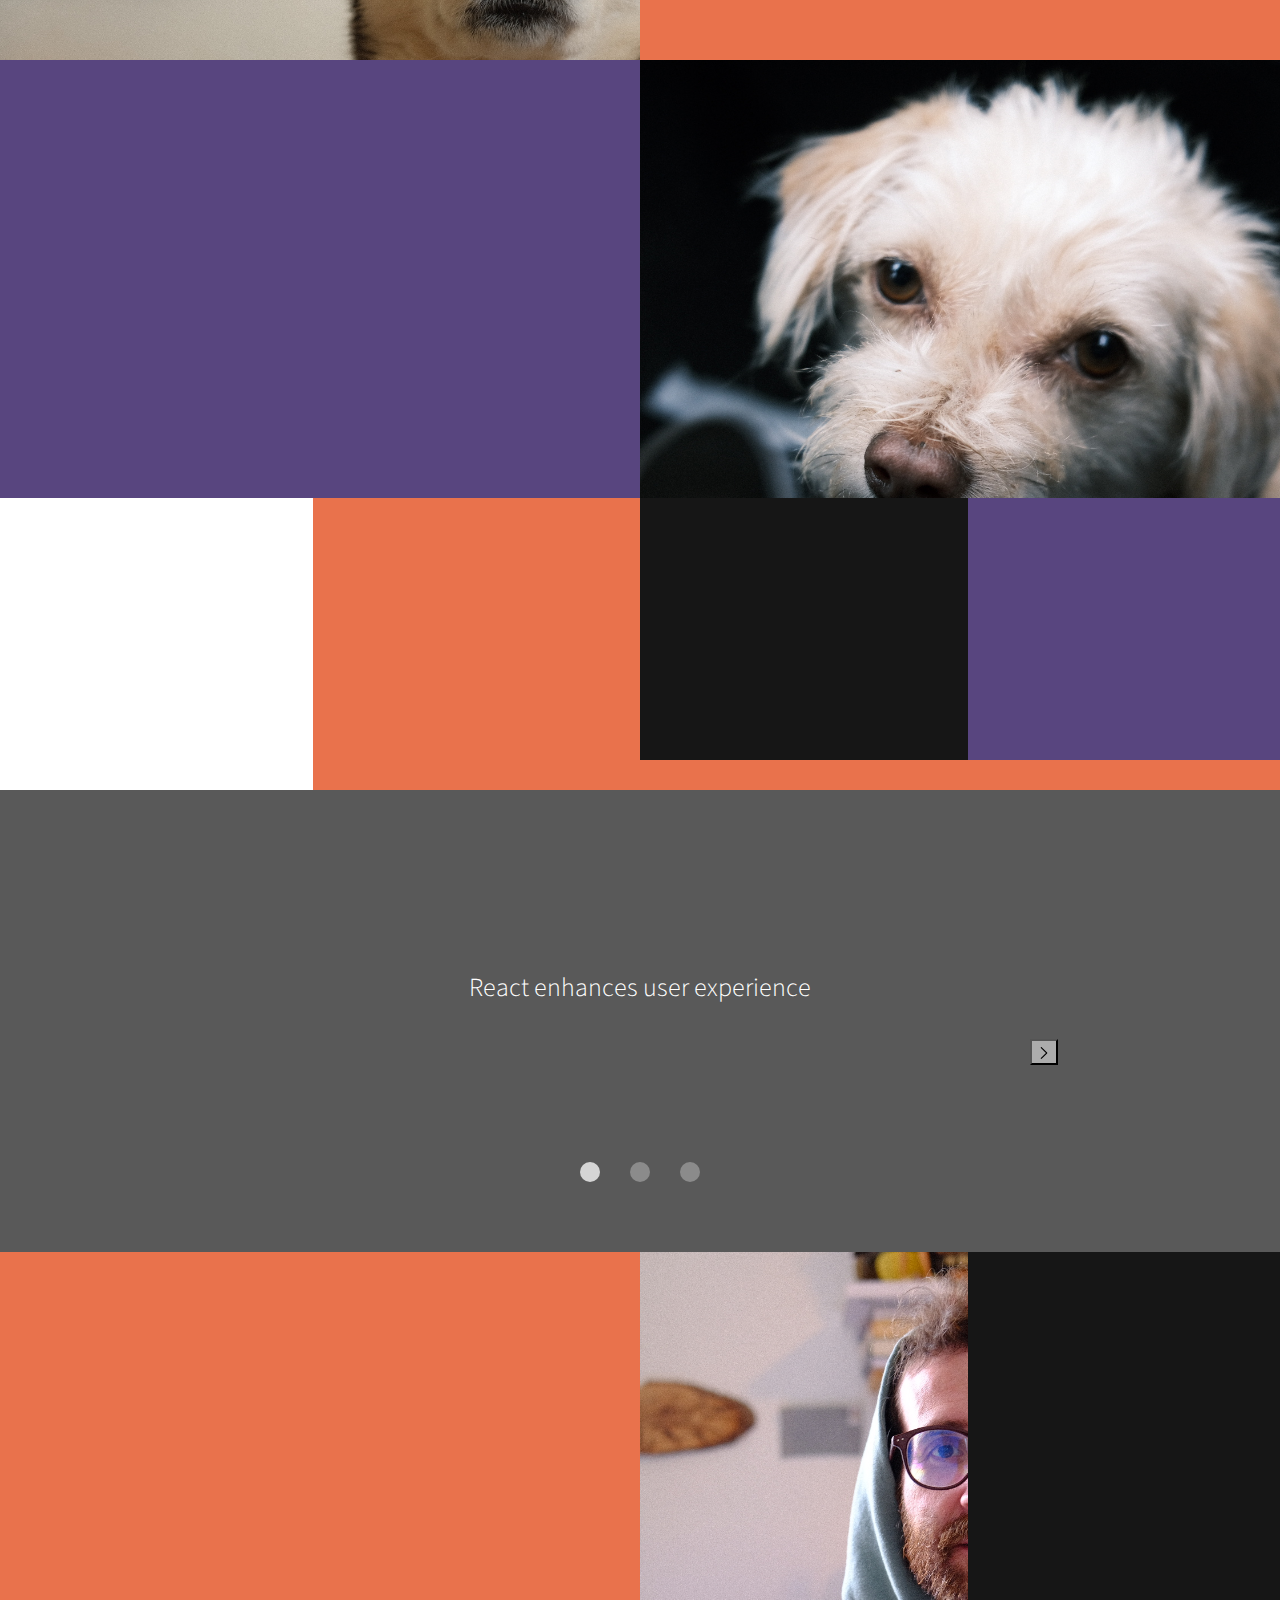
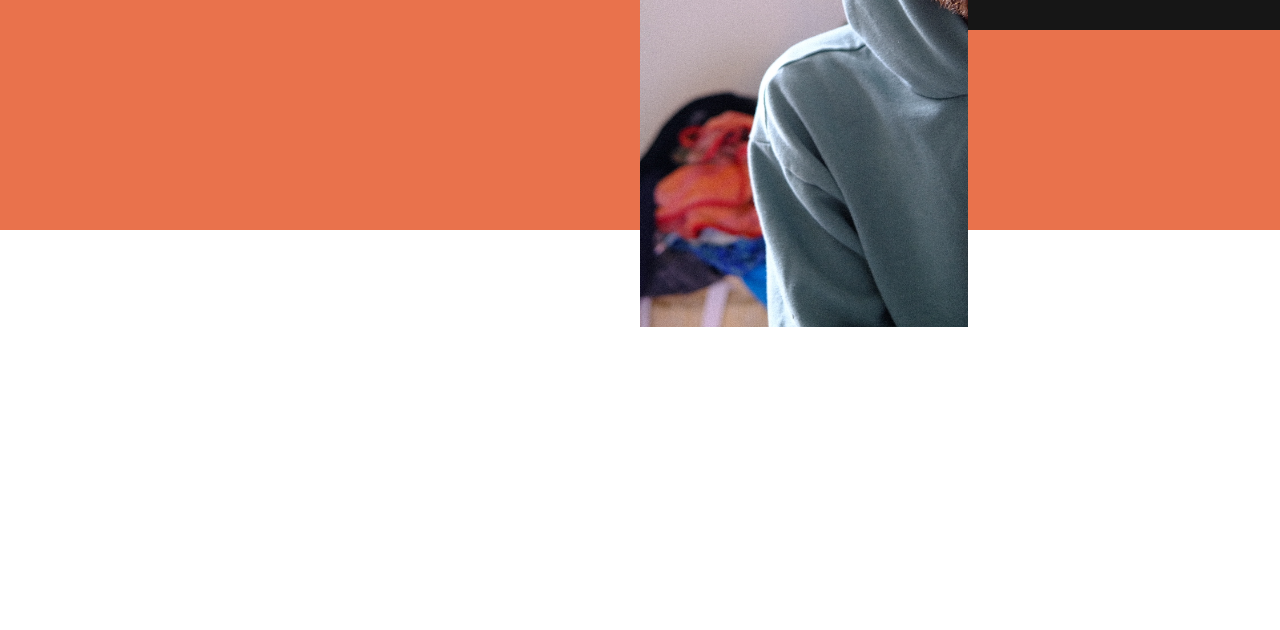
==== commit dbd033e9: "removed additional quotation mark" ====
--- a/index.html
+++ b/index.html
@@ -88,7 +88,7 @@
                     <div class="home-thumb">
                          <div class="section-title">
                               <h4 class="wow fadeInUp color-black" data-wow-delay="0.1s">welcome to my website</h4>
-                              <h1 class="wow fadeInUp" data-wow-delay="0.4s">Hello, I am <strong class="color-black"">Patrick TuGlynn</strong> based in San Diego CA</h1>
+                              <h1 class="wow fadeInUp" data-wow-delay="0.4s">Hello, I am <strong class="color-black">Patrick TuGlynn</strong> based in San Diego CA</h1>
                               <p class="wow fadeInUp color-black" data-wow-delay="0.7s">Aspiring front end web developer with experience in React, Angular, and vanilla JavaScript </p>
                               
                               <a href="#about" class="wow fadeInUp smoothScroll section-btn btn btn-success" data-wow-delay="1s">Get Started</a>
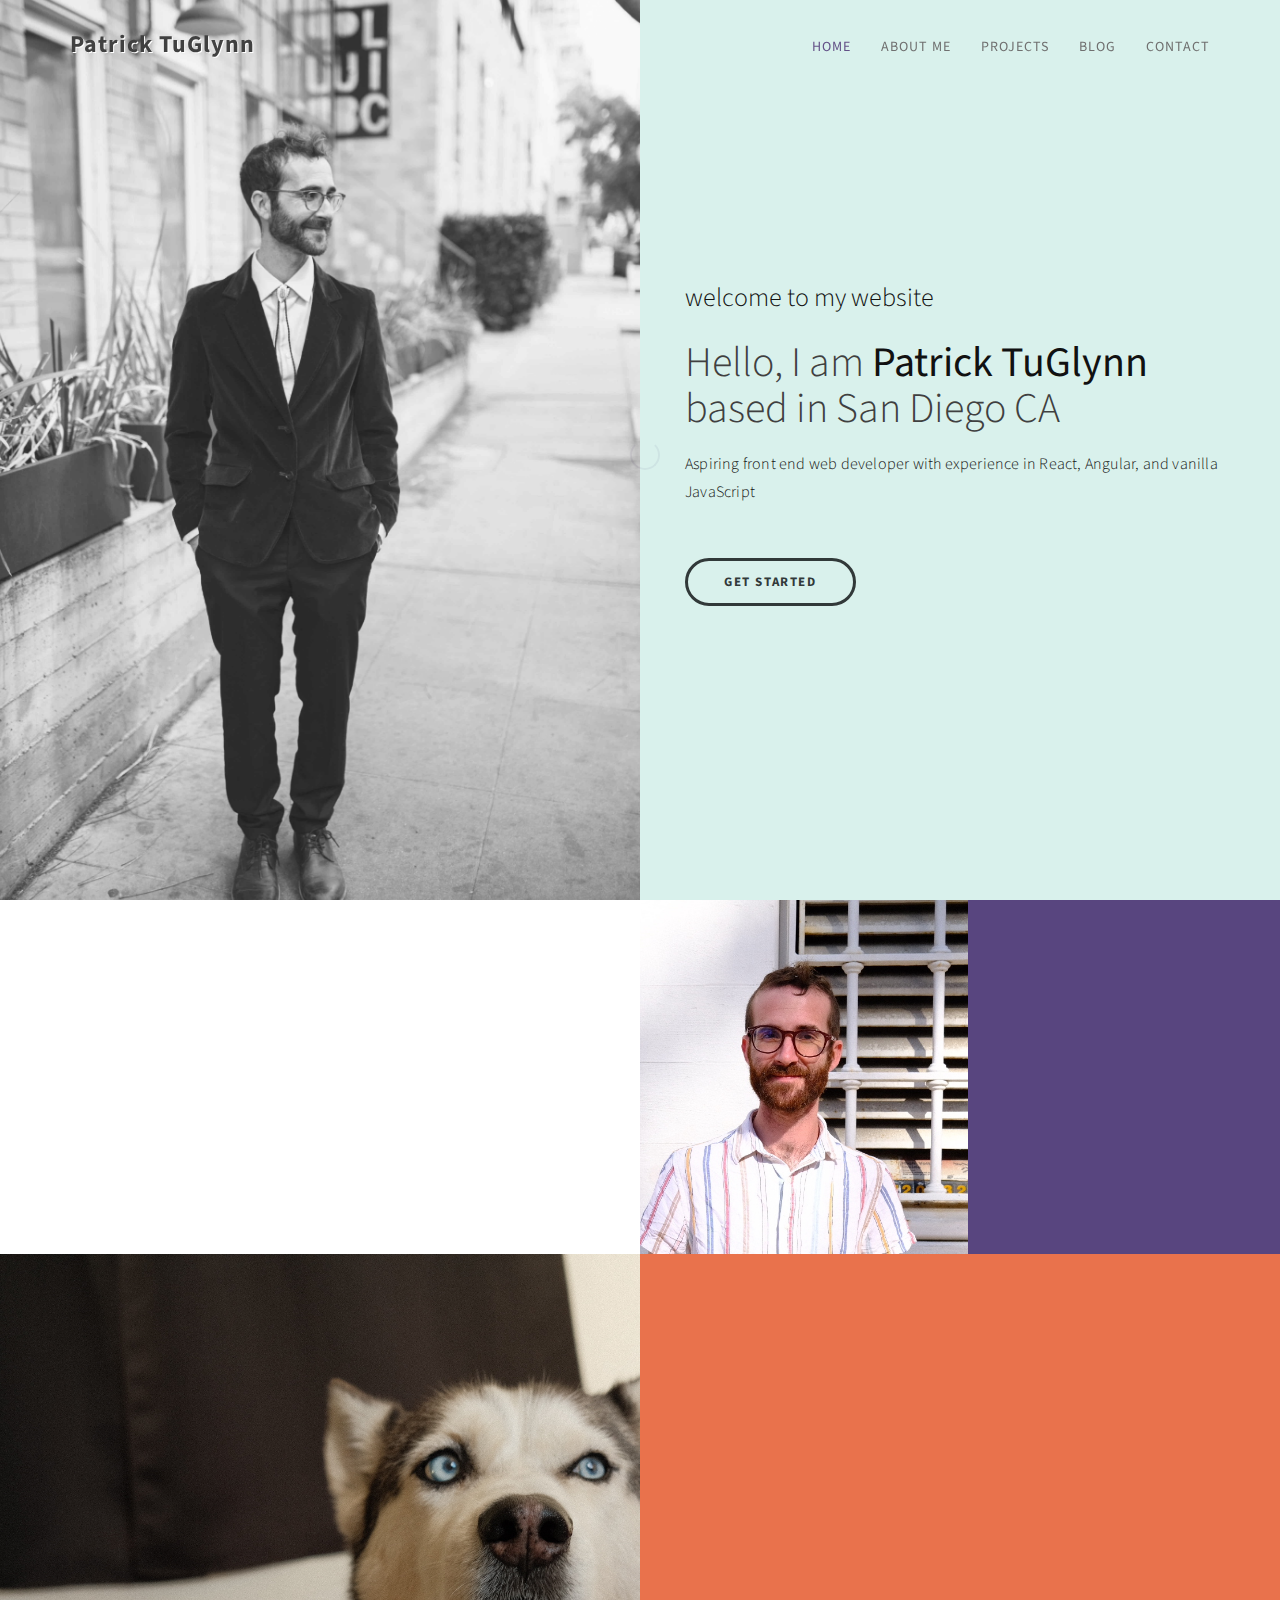
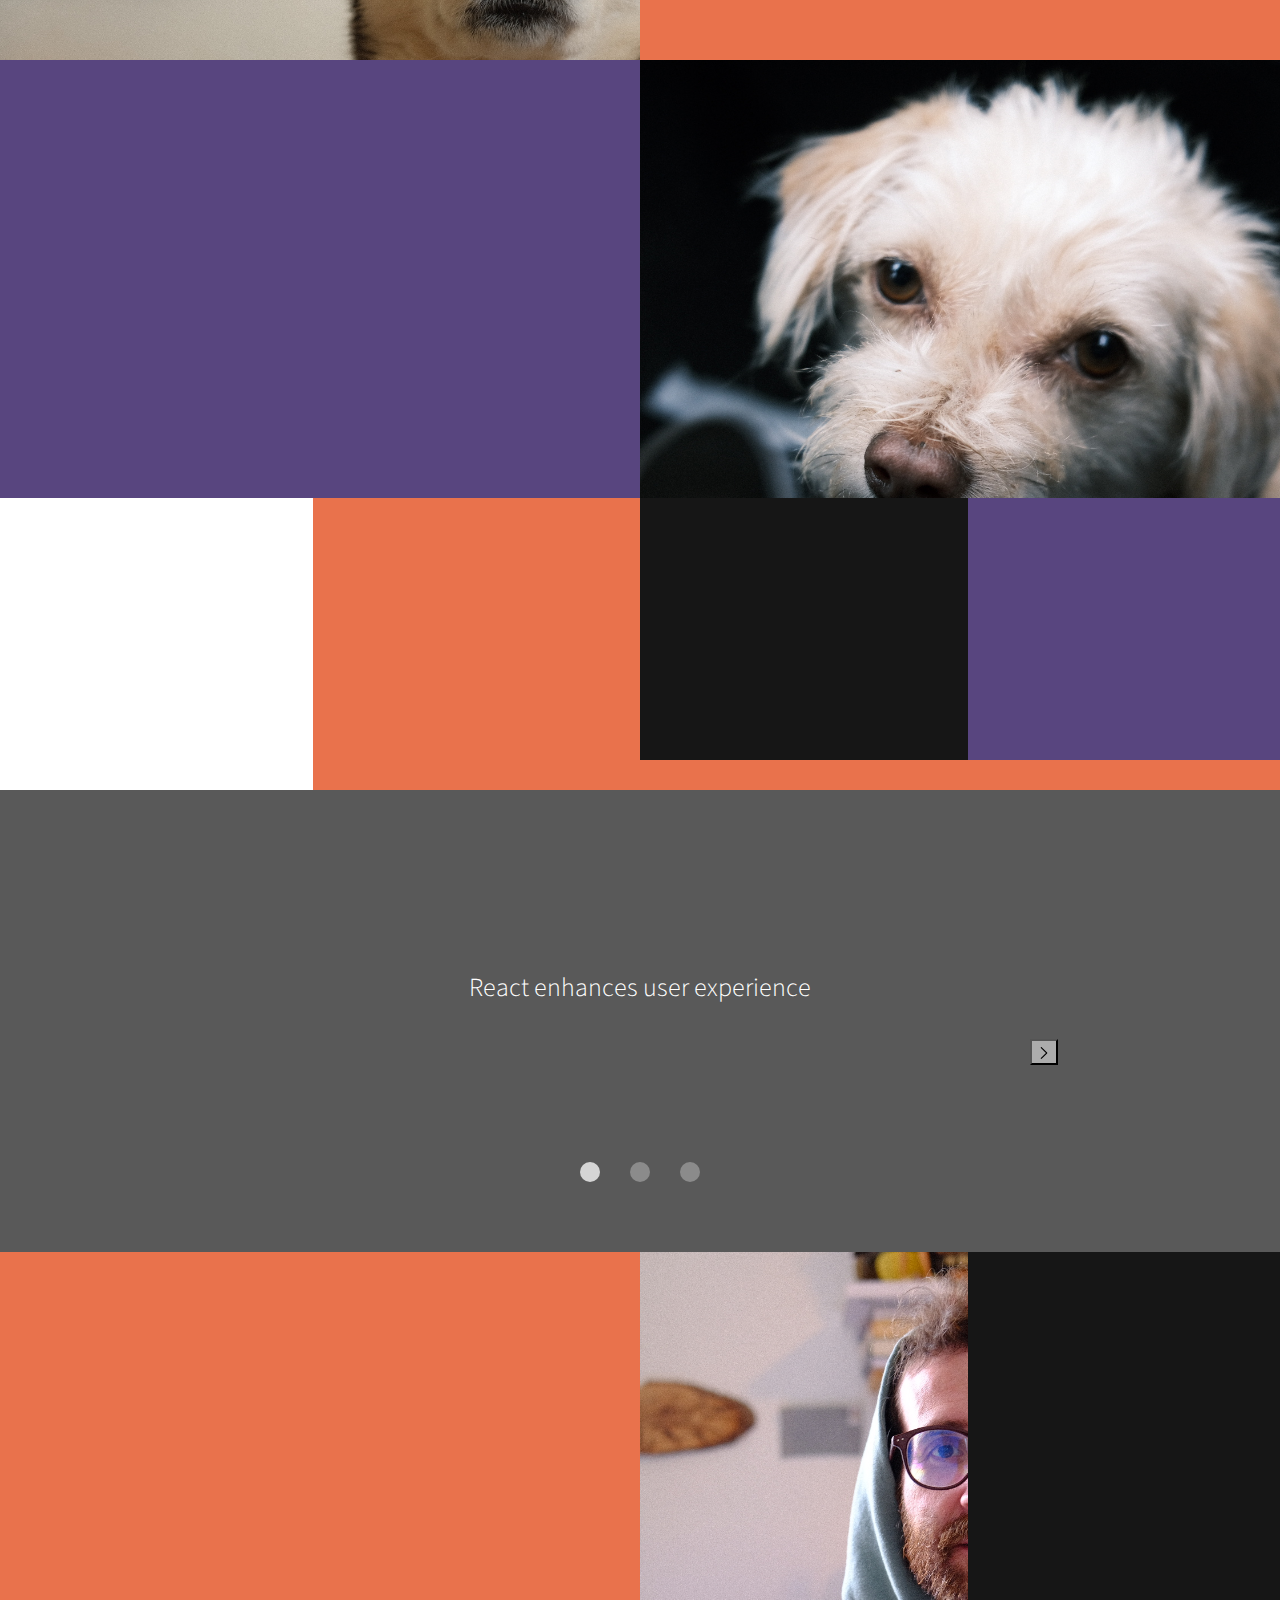
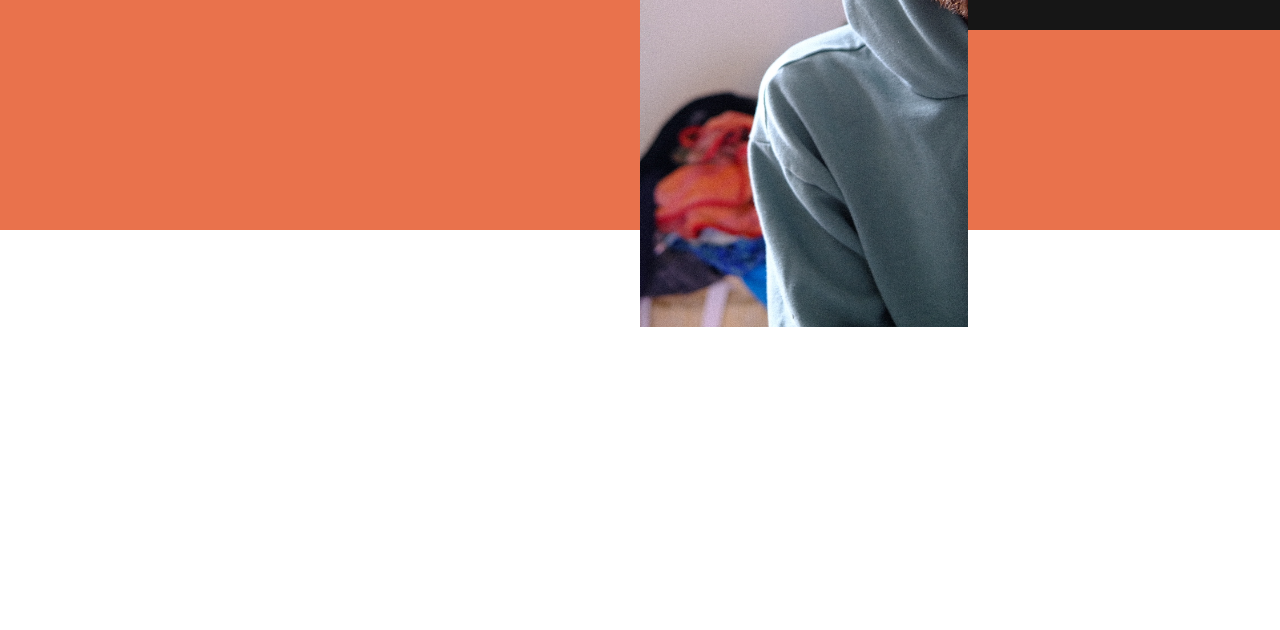
==== commit d8b1a9c3: "added more info on project. edited animation time on footer" ====
--- a/index.html
+++ b/index.html
@@ -18,7 +18,6 @@
 <link rel="stylesheet" href="css/animate.css">
 <link rel="stylesheet" href="css/font-awesome.min.css">
 <link rel="stylesheet" href="css/templatemo-style.css">
-<link rel="stylesheet" href="css/carousel.css">
 <link rel="stylesheet" href="css/custom.css">
 <link rel="icon" type="image/x-icon" href="images/favicon.ico">
 
--- a/css/custom.css
+++ b/css/custom.css
@@ -179,7 +179,6 @@
 
 /* Media Queries */
 
-
 @media screen and (max-width: 936px) {
     .spacer {
         height: 30%;
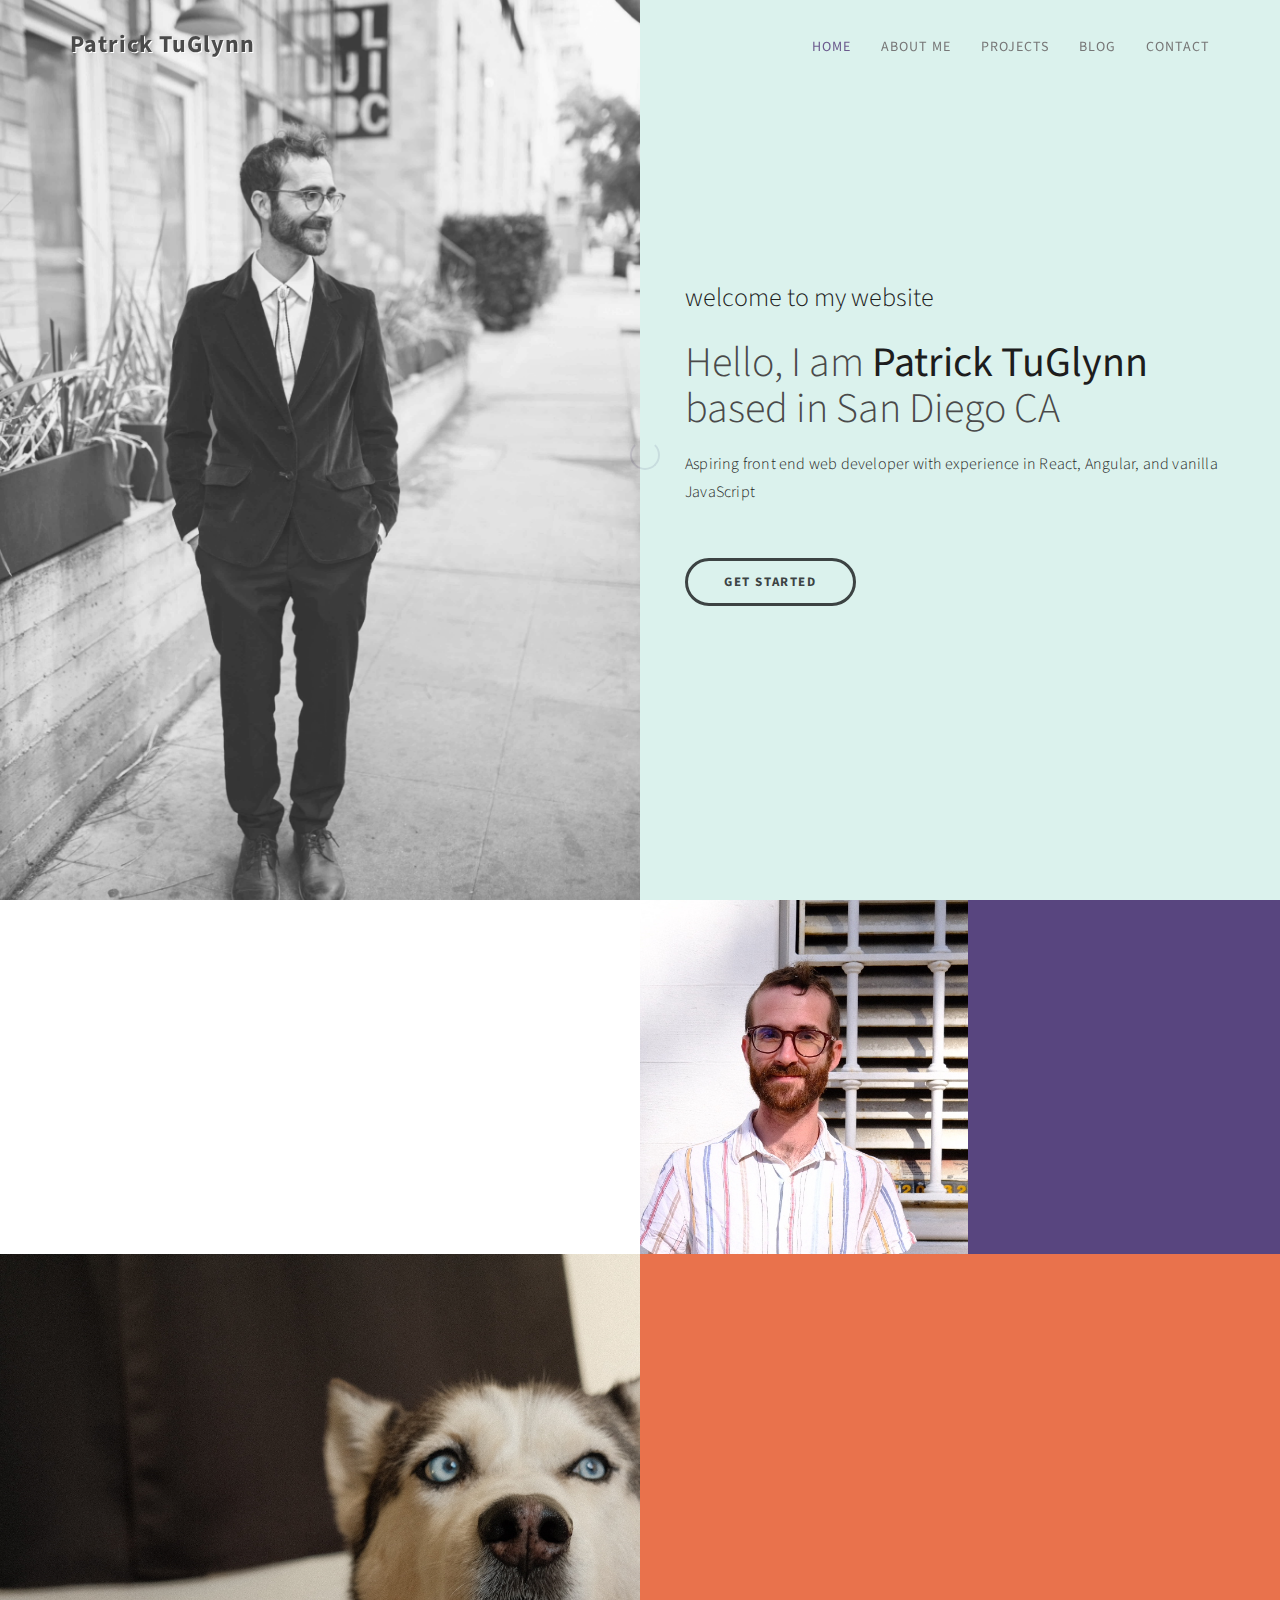
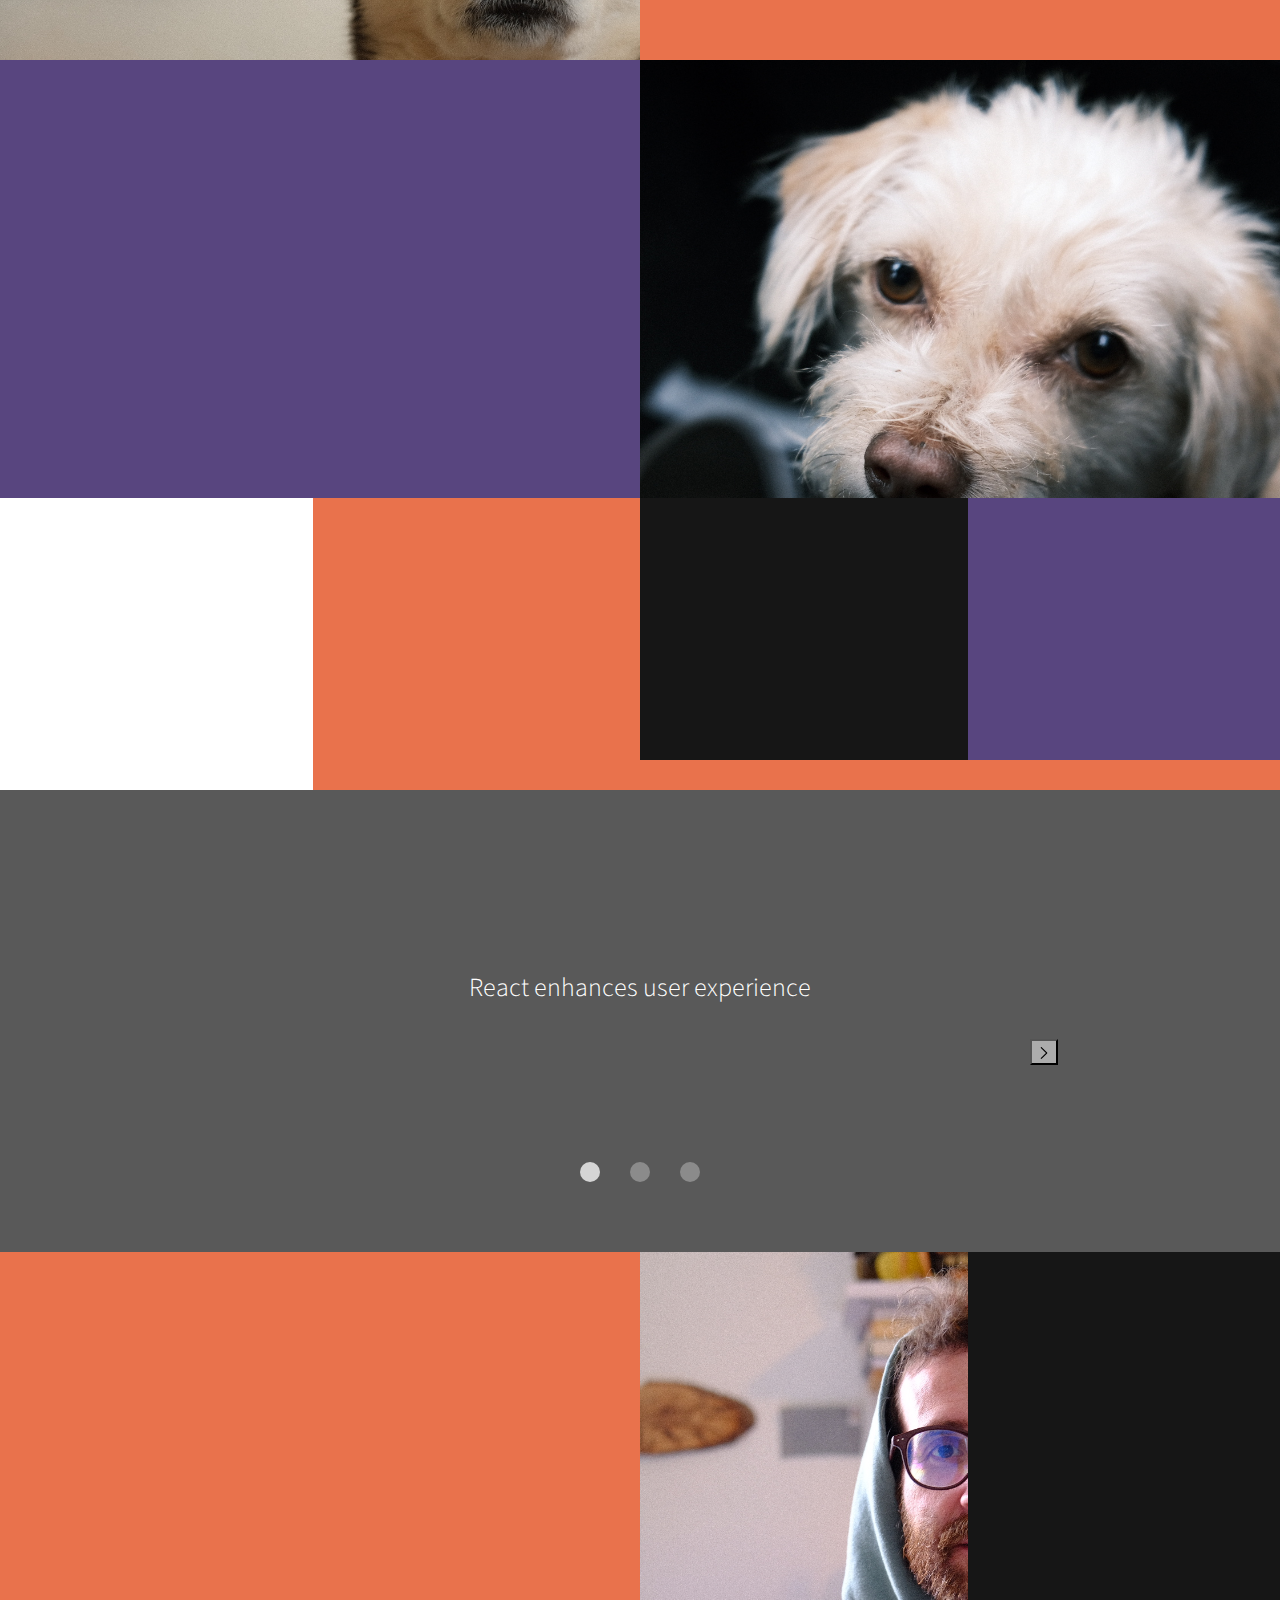
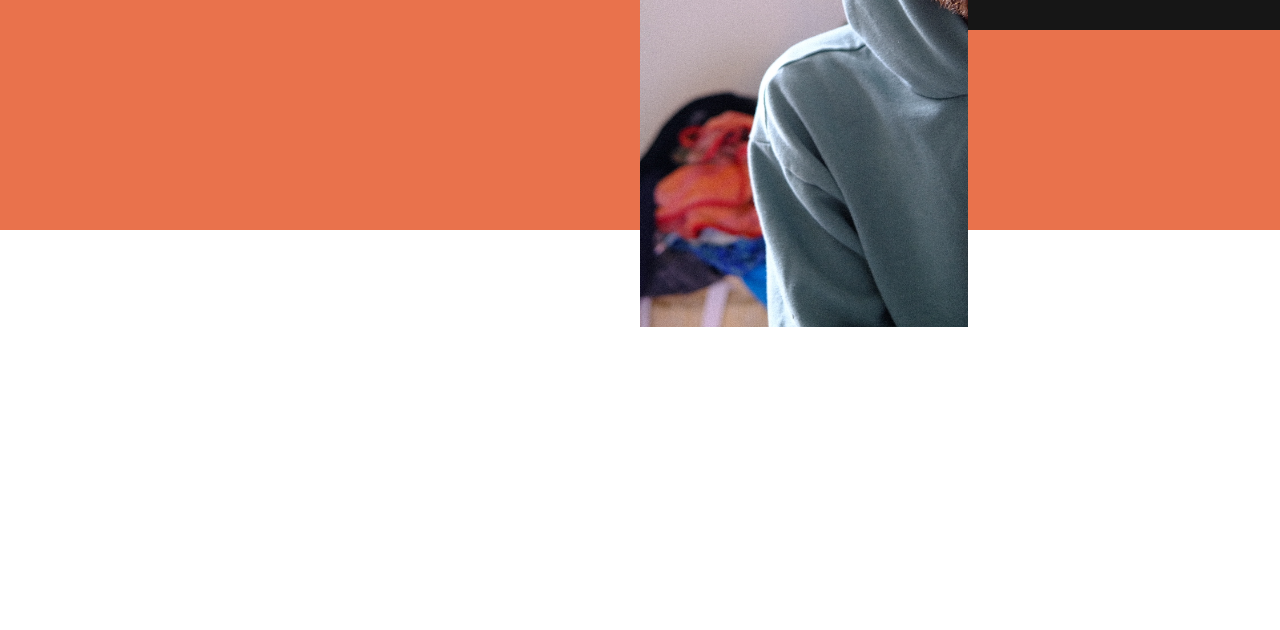
==== commit 5823b4fa: "changed wording in project section" ====
--- a/index.html
+++ b/index.html
@@ -275,7 +275,7 @@
                          <!-- <i class="fa fa-paper-plane"></i> -->
                               <h4><a href="./projects/star-search.html" class="dark-link">Star Search</a></h4>
                               <p class="color-white">
-                                   Angular powered Star Wars search engine
+                                   Angular run Star Wars search engine
                                    <br><small>Technologies</small><br>
                                    TypeScript | Angular | SWAPI
                               </p>
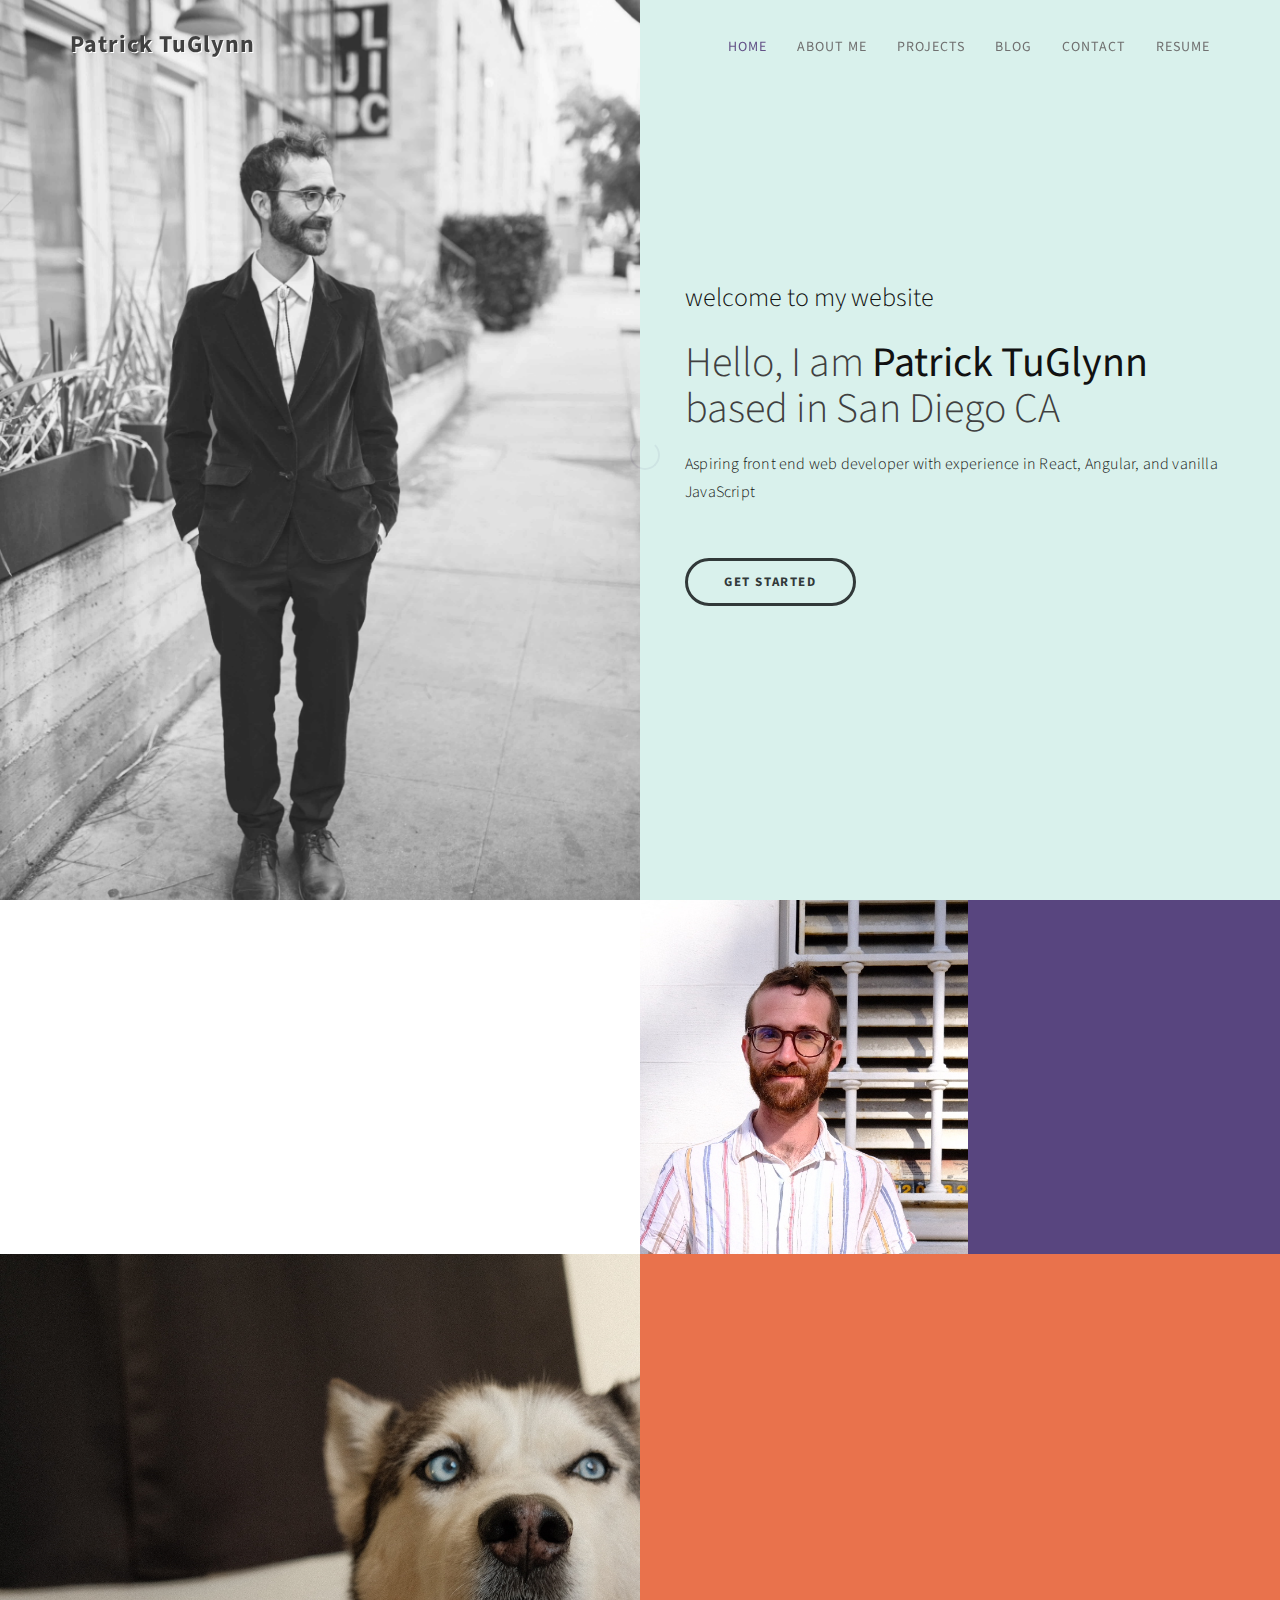
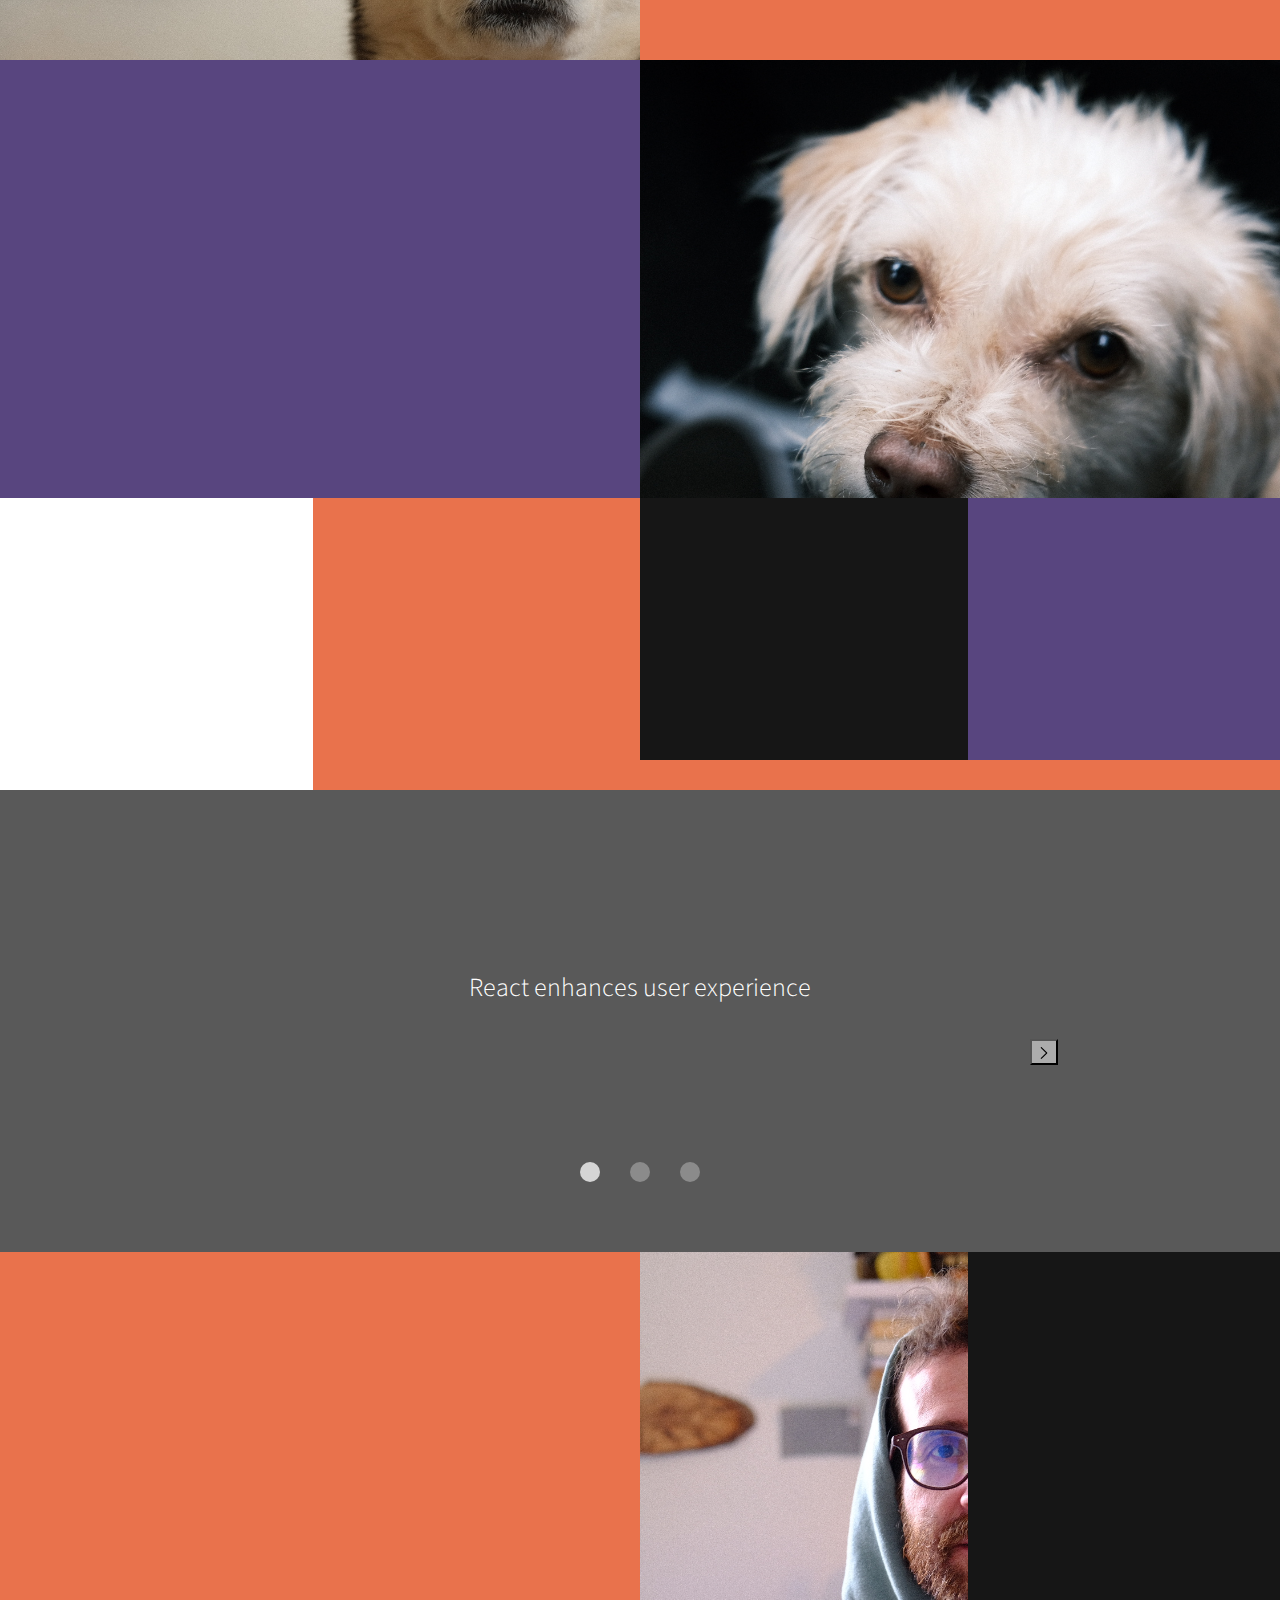
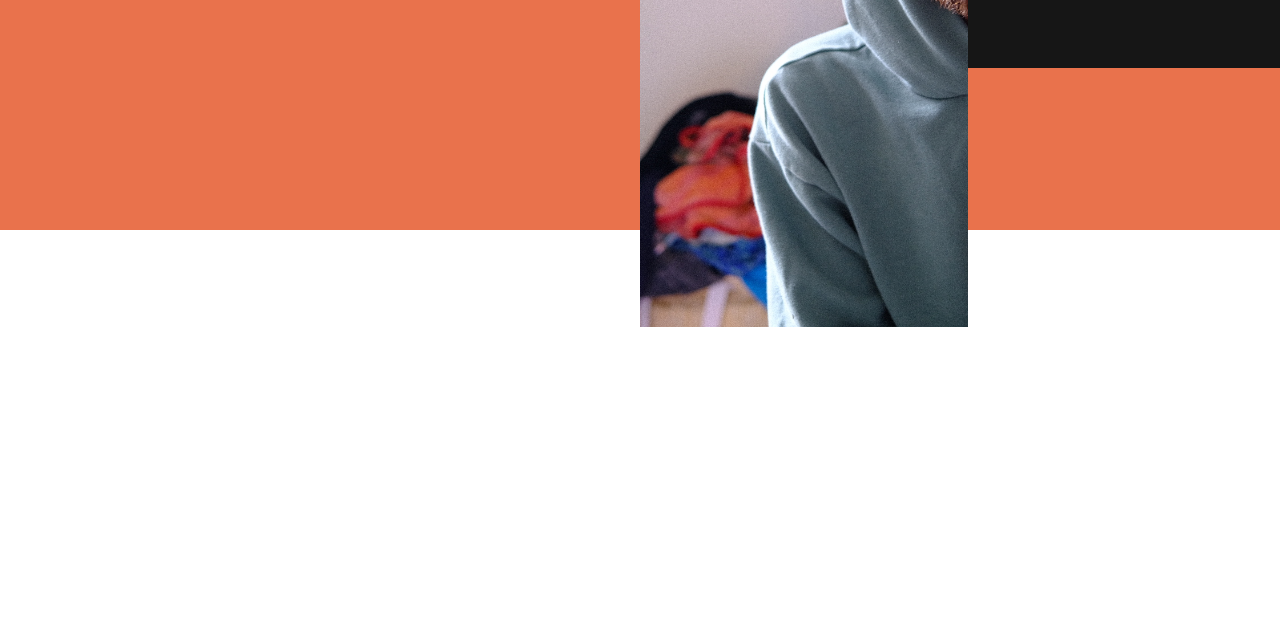
==== commit 204af87d: "added resume and download function" ====
--- a/index.html
+++ b/index.html
@@ -65,6 +65,7 @@
                     <li><a href="#projects" class="smoothScroll">Projects</a></li>
                     <li><a href="#blog" class="smoothScroll">Blog</a></li>
                     <li><a href="#contact" class="smoothScroll">Contact</a></li>
+                    <li><a href="download.php">Resume</a></li>
                     <!-- <li><a href="./blog.html">Blog</a></li> -->
                </ul>
           </div>
@@ -415,6 +416,7 @@
                               <h3 class="color-white">Contact.</h3>
                               <p><i class="fa fa-phone"></i><a href="https://www.youtube.com/watch?v=6WTdTwcmxyo" target="_blank">867-5309</a></p>
                               <p><i class="fa fa-envelope-o"></i> <a href="mailto:patrick@patricktuglynn.com">patrick@patricktuglynn.com</a></p>
+                              <p><i class="fa fa-paper-plane"></i><a href="download.php">Resume</a></p>
 
                          </div>
 
